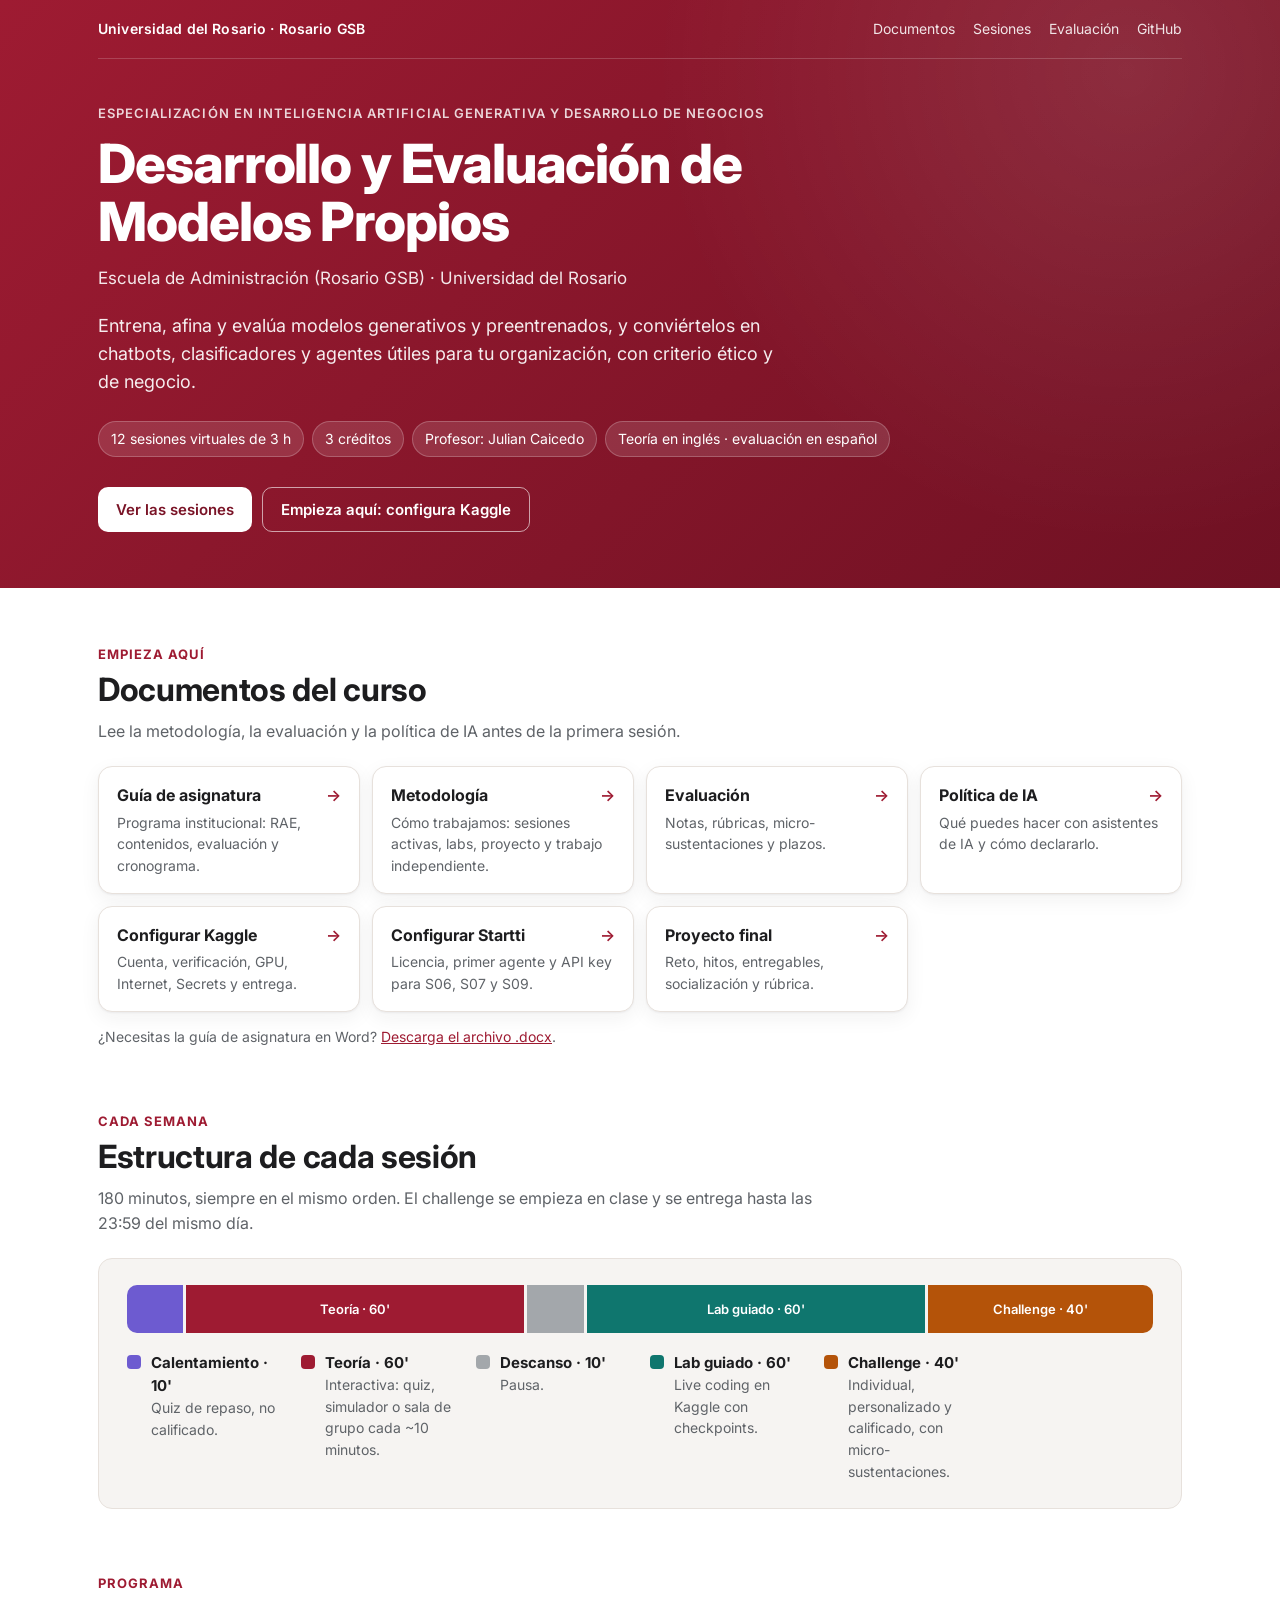
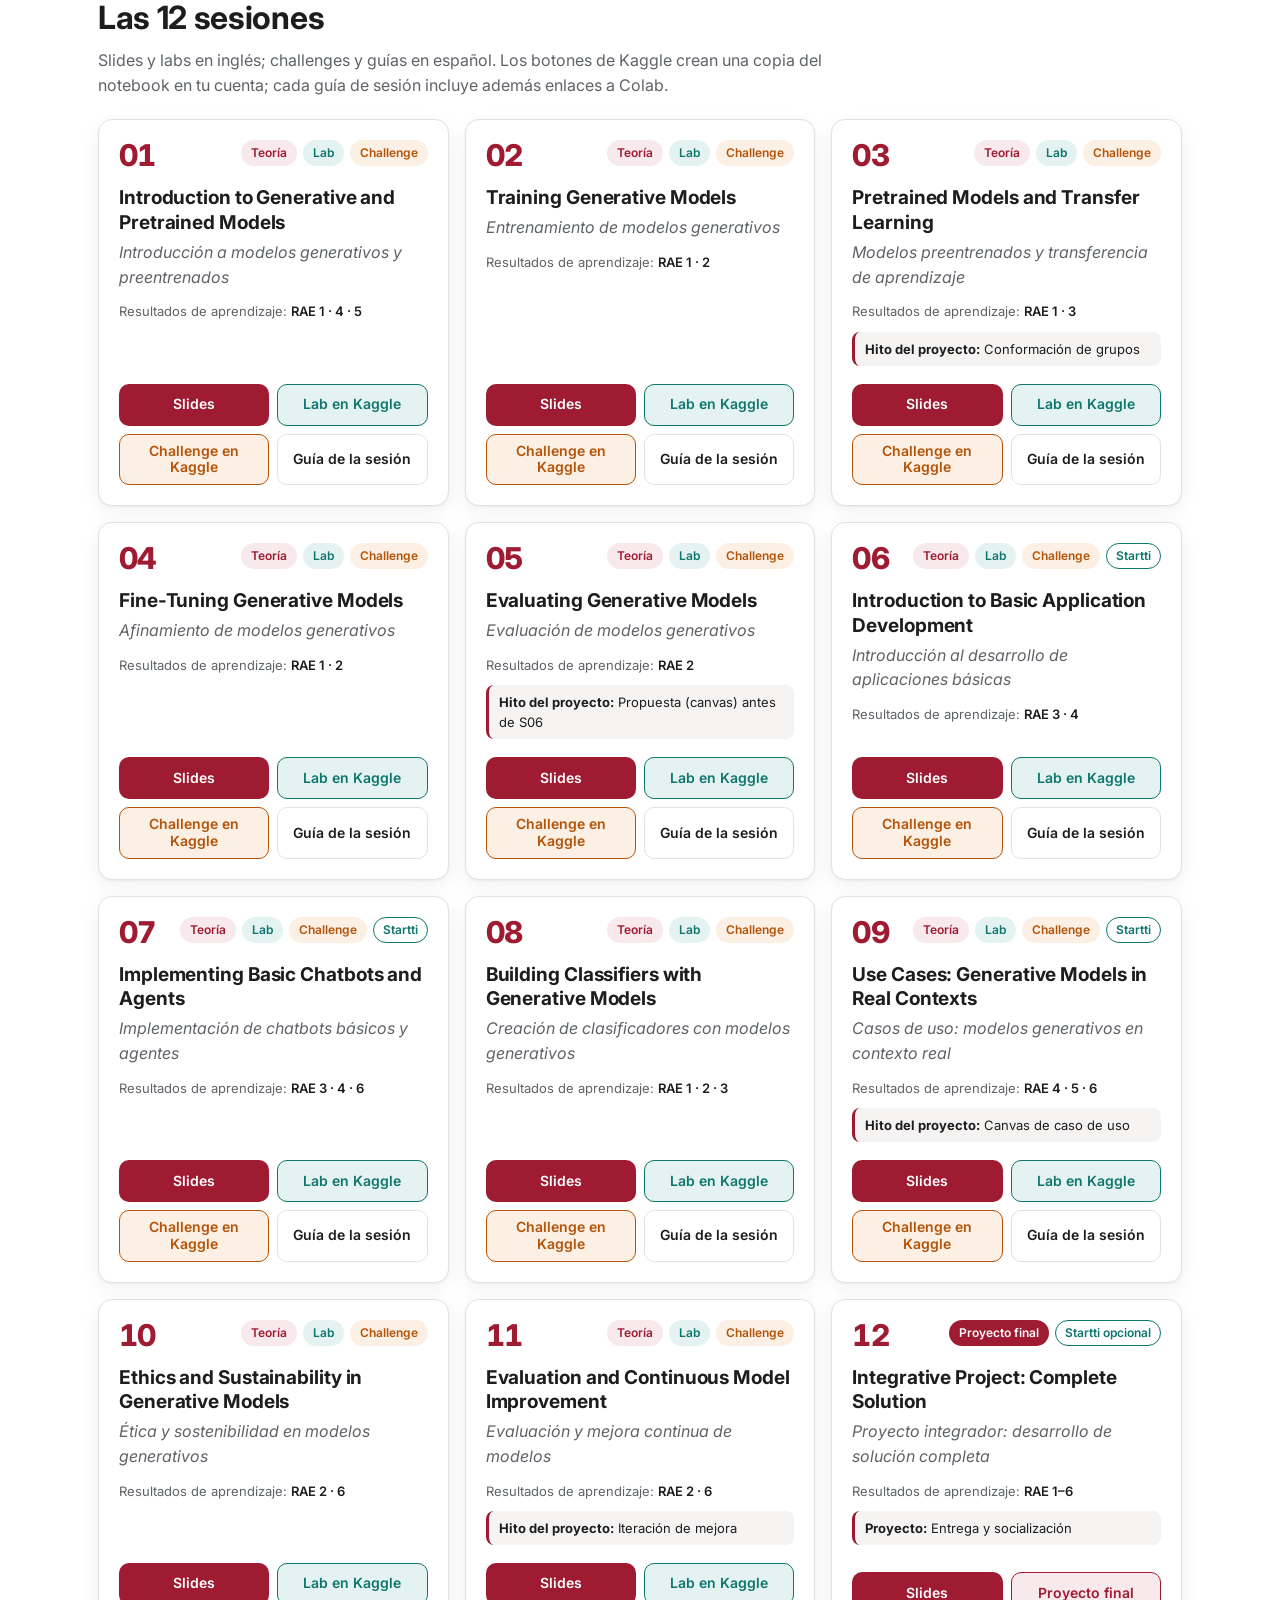
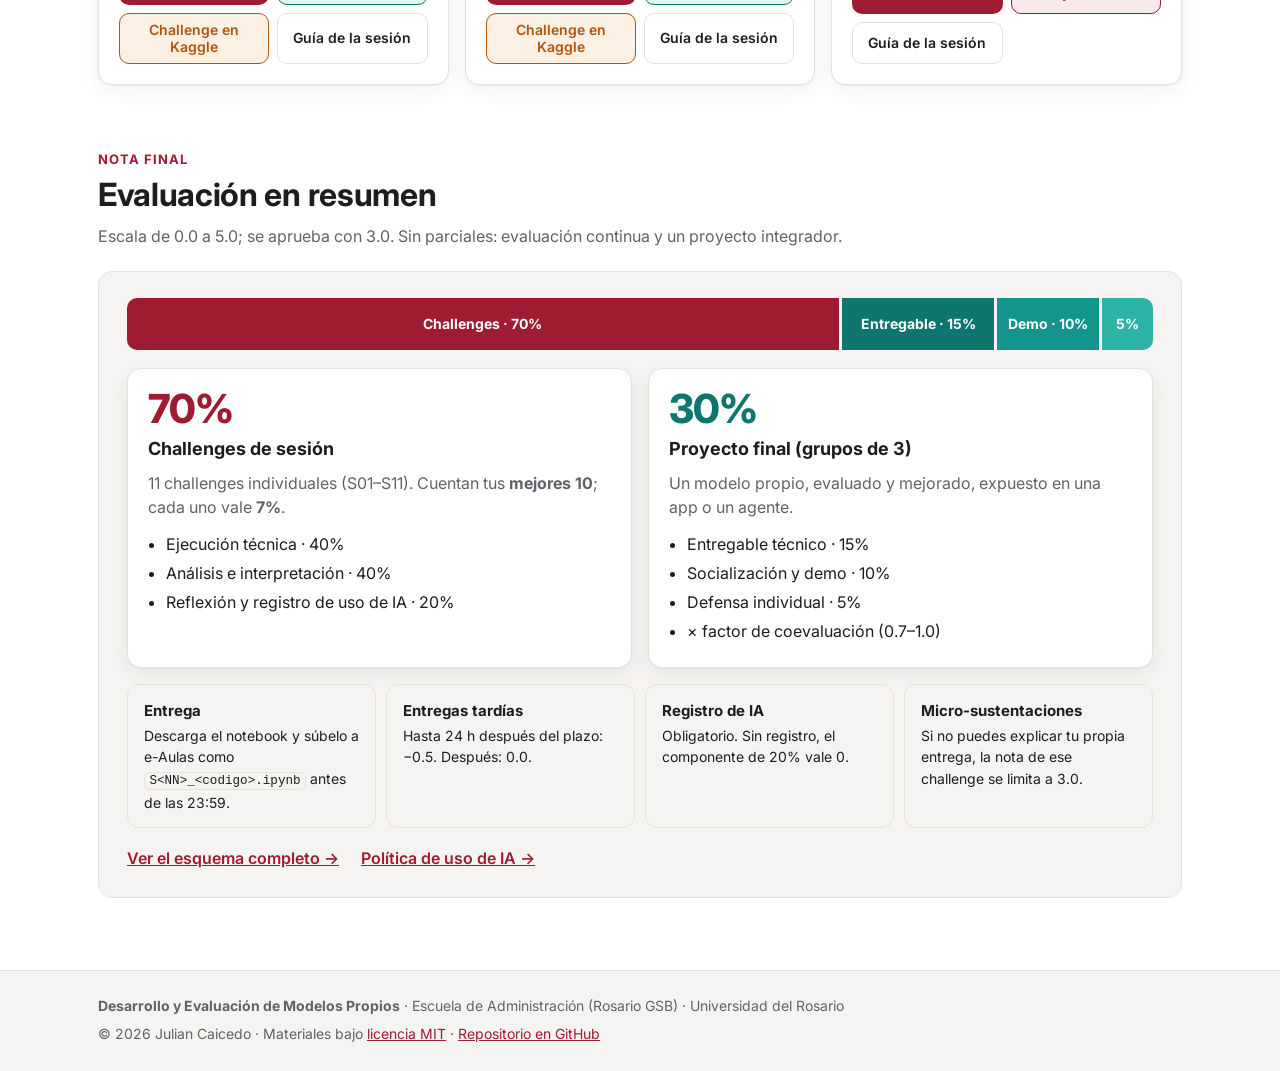
==== index.html @ 76e12946 "docs: add methodology, assessment, AI policy and setup guides Co-Authored-By: Claude Opus 5.5 <norep" ====
<!doctype html>
<html lang="es">
<head>
<meta charset="utf-8">
<meta name="viewport" content="width=device-width, initial-scale=1">
<title>Desarrollo y Evaluación de Modelos Propios · Universidad del Rosario</title>
<meta name="description" content="Portal del curso Desarrollo y Evaluación de Modelos Propios — Especialización en Inteligencia Artificial Generativa y Desarrollo de Negocios, Escuela de Administración (Rosario GSB), Universidad del Rosario.">
<meta name="color-scheme" content="light dark">
<meta name="theme-color" content="#9E1B32" media="(prefers-color-scheme: light)">
<meta name="theme-color" content="#131112" media="(prefers-color-scheme: dark)">
<link rel="icon" href="data:image/svg+xml,%3Csvg xmlns='http://www.w3.org/2000/svg' viewBox='0 0 64 64'%3E%3Crect width='64' height='64' rx='14' fill='%239E1B32'/%3E%3Ctext x='32' y='43' font-family='Arial,sans-serif' font-size='30' font-weight='700' text-anchor='middle' fill='%23fff'%3EDM%3C/text%3E%3C/svg%3E">
<link rel="preconnect" href="https://fonts.googleapis.com">
<link rel="preconnect" href="https://fonts.gstatic.com" crossorigin>
<link rel="stylesheet" href="https://fonts.googleapis.com/css2?family=Inter:wght@400;500;600;700;800&amp;display=swap">
<style>
  :root {
    --brand: #9E1B32;
    --accent: #0F766E;
    --accent-2: #B45309;
    --surface: #f6f4f2;
    --bg: #ffffff;
    --card: #ffffff;
    --ink: #1d1d1f;
    --muted: #5f6368;
    --line: #e7e1dc;
    --brand-ink: #9E1B32;
    --accent-ink: #0F766E;
    --accent-2-ink: #B45309;
    --brand-soft: #f8e9ec;
    --accent-soft: #e4f3f1;
    --accent-2-soft: #fcefe3;
    --warmup: #6D5BD0;
    --break: #a3a7ab;
    --hero-from: #9E1B32;
    --hero-to: #6f1123;
    --shadow: 0 1px 2px rgba(29, 29, 31, .05), 0 6px 20px rgba(29, 29, 31, .06);
    --radius: 14px;
    color-scheme: light;
  }
  @media (prefers-color-scheme: dark) {
    :root {
      --surface: #1a1718;
      --bg: #131112;
      --card: #1e1a1c;
      --ink: #f3efec;
      --muted: #b5ada8;
      --line: #352e31;
      --brand-ink: #f28b9c;
      --accent-ink: #5fd0c2;
      --accent-2-ink: #f3aa68;
      --brand-soft: #3b1a22;
      --accent-soft: #12302d;
      --accent-2-soft: #3a2717;
      --warmup: #9c8ff2;
      --break: #6d7276;
      --hero-from: #641225;
      --hero-to: #3a0a15;
      --shadow: 0 1px 2px rgba(0, 0, 0, .4);
      color-scheme: dark;
    }
  }

  *, *::before, *::after { box-sizing: border-box; }
  html { -webkit-text-size-adjust: 100%; scroll-behavior: smooth; }
  body {
    margin: 0;
    background: var(--bg);
    color: var(--ink);
    font-family: "Inter", system-ui, -apple-system, "Segoe UI", Roboto, sans-serif;
    font-size: 16px;
    line-height: 1.55;
    overflow-wrap: break-word;
  }
  a { color: var(--brand-ink); }
  a:focus-visible, .btn:focus-visible {
    outline: 3px solid var(--accent-ink);
    outline-offset: 2px;
    border-radius: 8px;
  }
  code {
    font-family: ui-monospace, SFMono-Regular, Menlo, Consolas, monospace;
    font-size: .9em;
    background: var(--surface);
    border: 1px solid var(--line);
    padding: .05em .35em;
    border-radius: 6px;
    overflow-wrap: anywhere;
  }
  .sr-only {
    position: absolute; width: 1px; height: 1px; padding: 0; margin: -1px;
    overflow: hidden; clip: rect(0, 0, 0, 0); white-space: nowrap; border: 0;
  }
  .wrap { width: 100%; max-width: 1140px; margin: 0 auto; padding: 0 16px; }
  @media (min-width: 720px) { .wrap { padding: 0 28px; } }

  /* ---------- Hero ---------- */
  .hero {
    color: #fff;
    background:
      radial-gradient(circle at 88% 12%, rgba(255, 255, 255, .10) 0, rgba(255, 255, 255, 0) 38%),
      linear-gradient(135deg, var(--hero-from), var(--hero-to));
    padding-bottom: 56px;
  }
  .topbar {
    display: flex; flex-wrap: wrap; align-items: center; justify-content: space-between;
    gap: 8px 20px; padding: 18px 0;
    border-bottom: 1px solid rgba(255, 255, 255, .18);
    font-size: 14px;
  }
  .topbar .inst { font-weight: 600; letter-spacing: .01em; }
  .topbar nav { display: flex; flex-wrap: wrap; gap: 4px 18px; }
  .topbar nav a { color: #fff; text-decoration: none; opacity: .88; }
  .topbar nav a:hover { opacity: 1; text-decoration: underline; }
  .hero-body { padding-top: 44px; max-width: 820px; }
  .eyebrow {
    margin: 0 0 12px; font-size: 13px; font-weight: 600; letter-spacing: .08em;
    text-transform: uppercase; color: rgba(255, 255, 255, .82);
  }
  .hero h1 {
    margin: 0; font-size: clamp(32px, 6vw, 54px); line-height: 1.08;
    letter-spacing: -.02em; font-weight: 800;
  }
  .hero .school { margin: 14px 0 0; font-size: 17px; color: rgba(255, 255, 255, .9); }
  .hero .lede { margin: 20px 0 0; font-size: 18px; max-width: 680px; color: rgba(255, 255, 255, .92); }
  .facts { list-style: none; padding: 0; margin: 26px 0 0; display: flex; flex-wrap: wrap; gap: 8px; }
  .facts li {
    font-size: 14px; padding: 6px 12px; border-radius: 999px;
    background: rgba(255, 255, 255, .12); border: 1px solid rgba(255, 255, 255, .22);
  }
  .hero-cta { display: flex; flex-wrap: wrap; gap: 10px; margin-top: 30px; }
  .hero-cta a {
    display: inline-flex; align-items: center; justify-content: center; min-height: 44px;
    padding: 10px 18px; border-radius: 10px; font-weight: 600; text-decoration: none; font-size: 15px;
  }
  .hero-cta .solid { background: #fff; color: #7a1427; }
  .hero-cta .outline { color: #fff; border: 1.5px solid rgba(255, 255, 255, .6); }
  .hero-cta a:hover { filter: brightness(.96); }
  .hero-cta a:focus-visible { outline-color: #fff; }

  /* ---------- Sections ---------- */
  section { padding: 56px 0 8px; scroll-margin-top: 12px; }
  .section-head { margin-bottom: 22px; max-width: 760px; }
  .kicker {
    margin: 0 0 6px; font-size: 13px; font-weight: 700; letter-spacing: .08em;
    text-transform: uppercase; color: var(--brand-ink);
  }
  h2 { margin: 0; font-size: clamp(24px, 3.4vw, 32px); line-height: 1.2; letter-spacing: -.01em; }
  .section-head p:not(.kicker) { margin: 10px 0 0; color: var(--muted); }

  /* ---------- Quick links ---------- */
  .quick { display: grid; gap: 12px; grid-template-columns: repeat(auto-fill, minmax(min(100%, 230px), 1fr)); }
  .quick a {
    display: flex; flex-direction: column; gap: 4px; padding: 16px 18px;
    background: var(--card); border: 1px solid var(--line); border-radius: var(--radius);
    box-shadow: var(--shadow); color: var(--ink); text-decoration: none;
    transition: transform .15s ease, border-color .15s ease;
  }
  .quick a:hover { transform: translateY(-2px); border-color: var(--brand-ink); }
  .quick strong { font-size: 16px; display: flex; justify-content: space-between; gap: 8px; }
  .quick strong::after { content: "→"; color: var(--brand-ink); font-weight: 600; }
  .quick span { font-size: 14px; color: var(--muted); }
  .note { margin: 14px 0 0; font-size: 14px; color: var(--muted); }

  /* ---------- Session structure ---------- */
  .panel {
    background: var(--surface); border: 1px solid var(--line); border-radius: var(--radius);
    padding: 20px;
  }
  @media (min-width: 720px) { .panel { padding: 26px 28px; } }
  .timeline {
    display: flex; height: 48px; border-radius: 10px; overflow: hidden; gap: 3px;
  }
  .timeline > div {
    display: flex; align-items: center; justify-content: center; min-width: 0;
    color: #fff; font-size: 13px; font-weight: 600; white-space: nowrap; overflow: hidden;
  }
  .t-warmup { background: var(--warmup); }
  .t-theory { background: var(--brand); }
  .t-break { background: var(--break); }
  .t-lab { background: var(--accent); }
  .t-challenge { background: var(--accent-2); }
  .timeline .lbl { display: none; }
  @media (min-width: 600px) { .timeline .lbl { display: inline; } }
  .legend {
    list-style: none; margin: 18px 0 0; padding: 0; display: grid; gap: 12px 20px;
    grid-template-columns: repeat(auto-fill, minmax(min(100%, 150px), 1fr));
  }
  .legend li { display: grid; grid-template-columns: 14px 1fr; gap: 10px; align-items: start; font-size: 14px; }
  .legend .sw { width: 14px; height: 14px; border-radius: 4px; margin-top: 4px; }
  .legend b { display: block; font-size: 15px; }
  .legend span { color: var(--muted); }

  /* ---------- Session cards ---------- */
  .sessions { display: grid; gap: 16px; grid-template-columns: repeat(auto-fill, minmax(min(100%, 330px), 1fr)); }
  .session {
    display: flex; flex-direction: column; background: var(--card); border: 1px solid var(--line);
    border-radius: var(--radius); box-shadow: var(--shadow); padding: 20px; min-width: 0;
  }
  .session-top { display: flex; align-items: flex-start; justify-content: space-between; gap: 12px; }
  .session-num {
    font-size: 30px; line-height: 1; font-weight: 800; color: var(--brand-ink);
    font-variant-numeric: tabular-nums; letter-spacing: -.02em;
  }
  .chips { display: flex; flex-wrap: wrap; justify-content: flex-end; gap: 6px; }
  .chip {
    font-size: 12px; font-weight: 600; line-height: 1; padding: 6px 9px; border-radius: 999px;
    border: 1px solid transparent; white-space: nowrap;
  }
  .chip-theory { background: var(--brand-soft); color: var(--brand-ink); }
  .chip-lab { background: var(--accent-soft); color: var(--accent-ink); }
  .chip-challenge { background: var(--accent-2-soft); color: var(--accent-2-ink); }
  .chip-startti { background: transparent; border-color: var(--accent-ink); color: var(--accent-ink); }
  .chip-project { background: var(--brand); color: #fff; }
  .session h3 { margin: 16px 0 0; font-size: 19px; line-height: 1.3; letter-spacing: -.005em; }
  .session-es { margin: 4px 0 0; color: var(--muted); font-style: italic; }
  .session-meta { margin: 12px 0 0; font-size: 13px; color: var(--muted); }
  .session-meta b { color: var(--ink); font-weight: 600; }
  .milestone {
    margin: 10px 0 0; font-size: 13px; padding: 7px 10px; border-radius: 8px;
    background: var(--surface); border-left: 3px solid var(--brand-ink);
  }
  .actions { display: grid; grid-template-columns: 1fr 1fr; gap: 8px; margin-top: auto; padding-top: 18px; }
  .btn {
    display: flex; align-items: center; justify-content: center; text-align: center;
    min-height: 42px; padding: 8px 10px; border-radius: 10px; font-size: 14px; font-weight: 600;
    line-height: 1.2; text-decoration: none; border: 1.5px solid transparent;
    transition: filter .15s ease, background-color .15s ease;
  }
  .btn:hover { filter: brightness(.95); }
  .btn-slides { background: var(--brand); color: #fff; }
  .btn-lab { background: var(--accent-soft); color: var(--accent-ink); border-color: var(--accent-ink); }
  .btn-challenge { background: var(--accent-2-soft); color: var(--accent-2-ink); border-color: var(--accent-2-ink); }
  .btn-guide { background: transparent; color: var(--ink); border-color: var(--line); }
  .btn-guide:hover { border-color: var(--muted); }
  .btn-project { background: var(--brand-soft); color: var(--brand-ink); border-color: var(--brand-ink); }

  /* ---------- Evaluation ---------- */
  .grade-bar { display: flex; height: 52px; border-radius: 10px; overflow: hidden; gap: 3px; }
  .grade-bar > div {
    display: flex; align-items: center; justify-content: center; color: #fff;
    font-size: 14px; font-weight: 700; white-space: nowrap; overflow: hidden; min-width: 0;
  }
  .g-challenges { background: var(--brand); }
  .g-tech { background: var(--accent); }
  .g-demo { background: #14958b; }
  .g-defense { background: #2bb3a6; }
  .grade-bar .lbl-sm { display: none; }
  @media (min-width: 760px) { .grade-bar .lbl-sm { display: inline; } }
  .eval-grid { display: grid; gap: 16px; margin-top: 18px; grid-template-columns: repeat(auto-fit, minmax(min(100%, 320px), 1fr)); }
  .eval-card {
    background: var(--card); border: 1px solid var(--line); border-radius: var(--radius);
    padding: 20px; box-shadow: var(--shadow);
  }
  .eval-card .big { font-size: 40px; font-weight: 800; line-height: 1; letter-spacing: -.02em; }
  .eval-card h3 { margin: 6px 0 8px; font-size: 18px; }
  .eval-card p { margin: 0; color: var(--muted); }
  .eval-card ul { margin: 12px 0 0; padding-left: 18px; }
  .eval-card li { margin: 4px 0; }
  .big.c1 { color: var(--brand-ink); }
  .big.c2 { color: var(--accent-ink); }
  .rules { list-style: none; margin: 16px 0 0; padding: 0; display: grid; gap: 10px; grid-template-columns: 1fr; }
  @media (min-width: 560px) { .rules { grid-template-columns: repeat(2, minmax(0, 1fr)); } }
  @media (min-width: 1100px) { .rules { grid-template-columns: repeat(4, minmax(0, 1fr)); } }
  .rules li { background: var(--surface); border: 1px solid var(--line); border-radius: 12px; padding: 14px 16px; font-size: 14px; }
  .rules b { display: block; font-size: 15px; margin-bottom: 2px; }
  .more { display: flex; flex-wrap: wrap; gap: 8px 22px; margin: 18px 0 0; font-weight: 600; }

  /* ---------- Footer ---------- */
  footer { margin-top: 64px; border-top: 1px solid var(--line); background: var(--surface); }
  footer .wrap { padding-top: 24px; padding-bottom: 28px; font-size: 14px; color: var(--muted); display: grid; gap: 6px; }
  footer p { margin: 0; }
</style>
</head>
<body>

<header class="hero">
  <div class="wrap">
    <div class="topbar">
      <span class="inst">Universidad del Rosario · Rosario GSB</span>
      <nav aria-label="Secciones del portal">
        <a href="#documentos">Documentos</a>
        <a href="#sesiones">Sesiones</a>
        <a href="#evaluacion">Evaluación</a>
        <a href="https://github.com/juccaicedoac03/Desarrollo-Evaluacion-Modelos">GitHub</a>
      </nav>
    </div>
    <div class="hero-body">
      <p class="eyebrow">Especialización en Inteligencia Artificial Generativa y Desarrollo de Negocios</p>
      <h1>Desarrollo y Evaluación de Modelos Propios</h1>
      <p class="school">Escuela de Administración (Rosario GSB) · Universidad del Rosario</p>
      <p class="lede">Entrena, afina y evalúa modelos generativos y preentrenados, y conviértelos en chatbots, clasificadores y agentes útiles para tu organización, con criterio ético y de negocio.</p>
      <ul class="facts" aria-label="Datos del curso">
        <li>12 sesiones virtuales de 3 h</li>
        <li>3 créditos</li>
        <li>Profesor: Julian Caicedo</li>
        <li>Teoría en inglés · evaluación en español</li>
      </ul>
      <div class="hero-cta">
        <a class="solid" href="#sesiones">Ver las sesiones</a>
        <a class="outline" href="https://github.com/juccaicedoac03/Desarrollo-Evaluacion-Modelos/blob/main/docs/configuracion-kaggle.md">Empieza aquí: configura Kaggle</a>
      </div>
    </div>
  </div>
</header>

<main>
  <section id="documentos" aria-labelledby="documentos-title">
    <div class="wrap">
      <div class="section-head">
        <p class="kicker">Empieza aquí</p>
        <h2 id="documentos-title">Documentos del curso</h2>
        <p>Lee la metodología, la evaluación y la política de IA antes de la primera sesión.</p>
      </div>
      <div class="quick">
        <a href="https://github.com/juccaicedoac03/Desarrollo-Evaluacion-Modelos/blob/main/guia-de-asignatura/guia-de-asignatura.md"><strong>Guía de asignatura</strong><span>Programa institucional: RAE, contenidos, evaluación y cronograma.</span></a>
        <a href="https://github.com/juccaicedoac03/Desarrollo-Evaluacion-Modelos/blob/main/docs/metodologia.md"><strong>Metodología</strong><span>Cómo trabajamos: sesiones activas, labs, proyecto y trabajo independiente.</span></a>
        <a href="https://github.com/juccaicedoac03/Desarrollo-Evaluacion-Modelos/blob/main/docs/evaluacion.md"><strong>Evaluación</strong><span>Notas, rúbricas, micro-sustentaciones y plazos.</span></a>
        <a href="https://github.com/juccaicedoac03/Desarrollo-Evaluacion-Modelos/blob/main/docs/politica-uso-ia.md"><strong>Política de IA</strong><span>Qué puedes hacer con asistentes de IA y cómo declararlo.</span></a>
        <a href="https://github.com/juccaicedoac03/Desarrollo-Evaluacion-Modelos/blob/main/docs/configuracion-kaggle.md"><strong>Configurar Kaggle</strong><span>Cuenta, verificación, GPU, Internet, Secrets y entrega.</span></a>
        <a href="https://github.com/juccaicedoac03/Desarrollo-Evaluacion-Modelos/blob/main/docs/configuracion-startti.md"><strong>Configurar Startti</strong><span>Licencia, primer agente y API key para S06, S07 y S09.</span></a>
        <a href="https://github.com/juccaicedoac03/Desarrollo-Evaluacion-Modelos/blob/main/proyecto-final/README.md"><strong>Proyecto final</strong><span>Reto, hitos, entregables, socialización y rúbrica.</span></a>
      </div>
      <p class="note">¿Necesitas la guía de asignatura en Word? <a href="guia-de-asignatura/guia-de-asignatura.docx">Descarga el archivo .docx</a>.</p>
    </div>
  </section>

  <section id="estructura" aria-labelledby="estructura-title">
    <div class="wrap">
      <div class="section-head">
        <p class="kicker">Cada semana</p>
        <h2 id="estructura-title">Estructura de cada sesión</h2>
        <p>180 minutos, siempre en el mismo orden. El challenge se empieza en clase y se entrega hasta las 23:59 del mismo día.</p>
      </div>
      <div class="panel">
        <div class="timeline" role="img" aria-label="Distribución de la sesión: calentamiento 10 minutos, teoría 60, descanso 10, lab guiado 60 y challenge 40.">
          <div class="t-warmup" style="flex: 10"></div>
          <div class="t-theory" style="flex: 60"><span class="lbl">Teoría · 60'</span></div>
          <div class="t-break" style="flex: 10"></div>
          <div class="t-lab" style="flex: 60"><span class="lbl">Lab guiado · 60'</span></div>
          <div class="t-challenge" style="flex: 40"><span class="lbl">Challenge · 40'</span></div>
        </div>
        <ul class="legend">
          <li><i class="sw t-warmup"></i><div><b>Calentamiento · 10'</b><span>Quiz de repaso, no calificado.</span></div></li>
          <li><i class="sw t-theory"></i><div><b>Teoría · 60'</b><span>Interactiva: quiz, simulador o sala de grupo cada ~10 minutos.</span></div></li>
          <li><i class="sw t-break"></i><div><b>Descanso · 10'</b><span>Pausa.</span></div></li>
          <li><i class="sw t-lab"></i><div><b>Lab guiado · 60'</b><span>Live coding en Kaggle con checkpoints.</span></div></li>
          <li><i class="sw t-challenge"></i><div><b>Challenge · 40'</b><span>Individual, personalizado y calificado, con micro-sustentaciones.</span></div></li>
        </ul>
      </div>
    </div>
  </section>

  <section id="sesiones" aria-labelledby="sesiones-title">
    <div class="wrap">
      <div class="section-head">
        <p class="kicker">Programa</p>
        <h2 id="sesiones-title">Las 12 sesiones</h2>
        <p>Slides y labs en inglés; challenges y guías en español. Los botones de Kaggle crean una copia del notebook en tu cuenta; cada guía de sesión incluye además enlaces a Colab.</p>
      </div>
      <div class="sessions">
        <article class="session" id="s01">
          <div class="session-top">
            <span class="session-num" aria-hidden="true">01</span>
            <div class="chips"><span class="chip chip-theory">Teoría</span><span class="chip chip-lab">Lab</span><span class="chip chip-challenge">Challenge</span></div>
          </div>
          <h3><span class="sr-only">Sesión 01: </span><span lang="en">Introduction to Generative and Pretrained Models</span></h3>
          <p class="session-es">Introducción a modelos generativos y preentrenados</p>
          <p class="session-meta">Resultados de aprendizaje: <b>RAE 1 · 4 · 5</b></p>
          <div class="actions">
            <a class="btn btn-slides" href="sessions/01-intro-generative-models/slides.html">Slides</a>
            <a class="btn btn-lab" href="https://kaggle.com/kernels/welcome?src=https://github.com/juccaicedoac03/Desarrollo-Evaluacion-Modelos/blob/main/sessions/01-intro-generative-models/lab.ipynb" target="_blank" rel="noopener">Lab en Kaggle</a>
            <a class="btn btn-challenge" href="https://kaggle.com/kernels/welcome?src=https://github.com/juccaicedoac03/Desarrollo-Evaluacion-Modelos/blob/main/sessions/01-intro-generative-models/challenge.ipynb" target="_blank" rel="noopener">Challenge en Kaggle</a>
            <a class="btn btn-guide" href="https://github.com/juccaicedoac03/Desarrollo-Evaluacion-Modelos/blob/main/sessions/01-intro-generative-models/README.md">Guía de la sesión</a>
          </div>
        </article>
        <article class="session" id="s02">
          <div class="session-top">
            <span class="session-num" aria-hidden="true">02</span>
            <div class="chips"><span class="chip chip-theory">Teoría</span><span class="chip chip-lab">Lab</span><span class="chip chip-challenge">Challenge</span></div>
          </div>
          <h3><span class="sr-only">Sesión 02: </span><span lang="en">Training Generative Models</span></h3>
          <p class="session-es">Entrenamiento de modelos generativos</p>
          <p class="session-meta">Resultados de aprendizaje: <b>RAE 1 · 2</b></p>
          <div class="actions">
            <a class="btn btn-slides" href="sessions/02-training-generative-models/slides.html">Slides</a>
            <a class="btn btn-lab" href="https://kaggle.com/kernels/welcome?src=https://github.com/juccaicedoac03/Desarrollo-Evaluacion-Modelos/blob/main/sessions/02-training-generative-models/lab.ipynb" target="_blank" rel="noopener">Lab en Kaggle</a>
            <a class="btn btn-challenge" href="https://kaggle.com/kernels/welcome?src=https://github.com/juccaicedoac03/Desarrollo-Evaluacion-Modelos/blob/main/sessions/02-training-generative-models/challenge.ipynb" target="_blank" rel="noopener">Challenge en Kaggle</a>
            <a class="btn btn-guide" href="https://github.com/juccaicedoac03/Desarrollo-Evaluacion-Modelos/blob/main/sessions/02-training-generative-models/README.md">Guía de la sesión</a>
          </div>
        </article>
        <article class="session" id="s03">
          <div class="session-top">
            <span class="session-num" aria-hidden="true">03</span>
            <div class="chips"><span class="chip chip-theory">Teoría</span><span class="chip chip-lab">Lab</span><span class="chip chip-challenge">Challenge</span></div>
          </div>
          <h3><span class="sr-only">Sesión 03: </span><span lang="en">Pretrained Models and Transfer Learning</span></h3>
          <p class="session-es">Modelos preentrenados y transferencia de aprendizaje</p>
          <p class="session-meta">Resultados de aprendizaje: <b>RAE 1 · 3</b></p>
          <p class="milestone"><strong>Hito del proyecto:</strong> Conformación de grupos</p>
          <div class="actions">
            <a class="btn btn-slides" href="sessions/03-transfer-learning/slides.html">Slides</a>
            <a class="btn btn-lab" href="https://kaggle.com/kernels/welcome?src=https://github.com/juccaicedoac03/Desarrollo-Evaluacion-Modelos/blob/main/sessions/03-transfer-learning/lab.ipynb" target="_blank" rel="noopener">Lab en Kaggle</a>
            <a class="btn btn-challenge" href="https://kaggle.com/kernels/welcome?src=https://github.com/juccaicedoac03/Desarrollo-Evaluacion-Modelos/blob/main/sessions/03-transfer-learning/challenge.ipynb" target="_blank" rel="noopener">Challenge en Kaggle</a>
            <a class="btn btn-guide" href="https://github.com/juccaicedoac03/Desarrollo-Evaluacion-Modelos/blob/main/sessions/03-transfer-learning/README.md">Guía de la sesión</a>
          </div>
        </article>
        <article class="session" id="s04">
          <div class="session-top">
            <span class="session-num" aria-hidden="true">04</span>
            <div class="chips"><span class="chip chip-theory">Teoría</span><span class="chip chip-lab">Lab</span><span class="chip chip-challenge">Challenge</span></div>
          </div>
          <h3><span class="sr-only">Sesión 04: </span><span lang="en">Fine-Tuning Generative Models</span></h3>
          <p class="session-es">Afinamiento de modelos generativos</p>
          <p class="session-meta">Resultados de aprendizaje: <b>RAE 1 · 2</b></p>
          <div class="actions">
            <a class="btn btn-slides" href="sessions/04-fine-tuning/slides.html">Slides</a>
            <a class="btn btn-lab" href="https://kaggle.com/kernels/welcome?src=https://github.com/juccaicedoac03/Desarrollo-Evaluacion-Modelos/blob/main/sessions/04-fine-tuning/lab.ipynb" target="_blank" rel="noopener">Lab en Kaggle</a>
            <a class="btn btn-challenge" href="https://kaggle.com/kernels/welcome?src=https://github.com/juccaicedoac03/Desarrollo-Evaluacion-Modelos/blob/main/sessions/04-fine-tuning/challenge.ipynb" target="_blank" rel="noopener">Challenge en Kaggle</a>
            <a class="btn btn-guide" href="https://github.com/juccaicedoac03/Desarrollo-Evaluacion-Modelos/blob/main/sessions/04-fine-tuning/README.md">Guía de la sesión</a>
          </div>
        </article>
        <article class="session" id="s05">
          <div class="session-top">
            <span class="session-num" aria-hidden="true">05</span>
            <div class="chips"><span class="chip chip-theory">Teoría</span><span class="chip chip-lab">Lab</span><span class="chip chip-challenge">Challenge</span></div>
          </div>
          <h3><span class="sr-only">Sesión 05: </span><span lang="en">Evaluating Generative Models</span></h3>
          <p class="session-es">Evaluación de modelos generativos</p>
          <p class="session-meta">Resultados de aprendizaje: <b>RAE 2</b></p>
          <p class="milestone"><strong>Hito del proyecto:</strong> Propuesta (canvas) antes de S06</p>
          <div class="actions">
            <a class="btn btn-slides" href="sessions/05-evaluating-generative-models/slides.html">Slides</a>
            <a class="btn btn-lab" href="https://kaggle.com/kernels/welcome?src=https://github.com/juccaicedoac03/Desarrollo-Evaluacion-Modelos/blob/main/sessions/05-evaluating-generative-models/lab.ipynb" target="_blank" rel="noopener">Lab en Kaggle</a>
            <a class="btn btn-challenge" href="https://kaggle.com/kernels/welcome?src=https://github.com/juccaicedoac03/Desarrollo-Evaluacion-Modelos/blob/main/sessions/05-evaluating-generative-models/challenge.ipynb" target="_blank" rel="noopener">Challenge en Kaggle</a>
            <a class="btn btn-guide" href="https://github.com/juccaicedoac03/Desarrollo-Evaluacion-Modelos/blob/main/sessions/05-evaluating-generative-models/README.md">Guía de la sesión</a>
          </div>
        </article>
        <article class="session" id="s06">
          <div class="session-top">
            <span class="session-num" aria-hidden="true">06</span>
            <div class="chips"><span class="chip chip-theory">Teoría</span><span class="chip chip-lab">Lab</span><span class="chip chip-challenge">Challenge</span><span class="chip chip-startti">Startti</span></div>
          </div>
          <h3><span class="sr-only">Sesión 06: </span><span lang="en">Introduction to Basic Application Development</span></h3>
          <p class="session-es">Introducción al desarrollo de aplicaciones básicas</p>
          <p class="session-meta">Resultados de aprendizaje: <b>RAE 3 · 4</b></p>
          <div class="actions">
            <a class="btn btn-slides" href="sessions/06-basic-ai-applications/slides.html">Slides</a>
            <a class="btn btn-lab" href="https://kaggle.com/kernels/welcome?src=https://github.com/juccaicedoac03/Desarrollo-Evaluacion-Modelos/blob/main/sessions/06-basic-ai-applications/lab.ipynb" target="_blank" rel="noopener">Lab en Kaggle</a>
            <a class="btn btn-challenge" href="https://kaggle.com/kernels/welcome?src=https://github.com/juccaicedoac03/Desarrollo-Evaluacion-Modelos/blob/main/sessions/06-basic-ai-applications/challenge.ipynb" target="_blank" rel="noopener">Challenge en Kaggle</a>
            <a class="btn btn-guide" href="https://github.com/juccaicedoac03/Desarrollo-Evaluacion-Modelos/blob/main/sessions/06-basic-ai-applications/README.md">Guía de la sesión</a>
          </div>
        </article>
        <article class="session" id="s07">
          <div class="session-top">
            <span class="session-num" aria-hidden="true">07</span>
            <div class="chips"><span class="chip chip-theory">Teoría</span><span class="chip chip-lab">Lab</span><span class="chip chip-challenge">Challenge</span><span class="chip chip-startti">Startti</span></div>
          </div>
          <h3><span class="sr-only">Sesión 07: </span><span lang="en">Implementing Basic Chatbots and Agents</span></h3>
          <p class="session-es">Implementación de chatbots básicos y agentes</p>
          <p class="session-meta">Resultados de aprendizaje: <b>RAE 3 · 4 · 6</b></p>
          <div class="actions">
            <a class="btn btn-slides" href="sessions/07-chatbots-and-agents/slides.html">Slides</a>
            <a class="btn btn-lab" href="https://kaggle.com/kernels/welcome?src=https://github.com/juccaicedoac03/Desarrollo-Evaluacion-Modelos/blob/main/sessions/07-chatbots-and-agents/lab.ipynb" target="_blank" rel="noopener">Lab en Kaggle</a>
            <a class="btn btn-challenge" href="https://kaggle.com/kernels/welcome?src=https://github.com/juccaicedoac03/Desarrollo-Evaluacion-Modelos/blob/main/sessions/07-chatbots-and-agents/challenge.ipynb" target="_blank" rel="noopener">Challenge en Kaggle</a>
            <a class="btn btn-guide" href="https://github.com/juccaicedoac03/Desarrollo-Evaluacion-Modelos/blob/main/sessions/07-chatbots-and-agents/README.md">Guía de la sesión</a>
          </div>
        </article>
        <article class="session" id="s08">
          <div class="session-top">
            <span class="session-num" aria-hidden="true">08</span>
            <div class="chips"><span class="chip chip-theory">Teoría</span><span class="chip chip-lab">Lab</span><span class="chip chip-challenge">Challenge</span></div>
          </div>
          <h3><span class="sr-only">Sesión 08: </span><span lang="en">Building Classifiers with Generative Models</span></h3>
          <p class="session-es">Creación de clasificadores con modelos generativos</p>
          <p class="session-meta">Resultados de aprendizaje: <b>RAE 1 · 2 · 3</b></p>
          <div class="actions">
            <a class="btn btn-slides" href="sessions/08-generative-classifiers/slides.html">Slides</a>
            <a class="btn btn-lab" href="https://kaggle.com/kernels/welcome?src=https://github.com/juccaicedoac03/Desarrollo-Evaluacion-Modelos/blob/main/sessions/08-generative-classifiers/lab.ipynb" target="_blank" rel="noopener">Lab en Kaggle</a>
            <a class="btn btn-challenge" href="https://kaggle.com/kernels/welcome?src=https://github.com/juccaicedoac03/Desarrollo-Evaluacion-Modelos/blob/main/sessions/08-generative-classifiers/challenge.ipynb" target="_blank" rel="noopener">Challenge en Kaggle</a>
            <a class="btn btn-guide" href="https://github.com/juccaicedoac03/Desarrollo-Evaluacion-Modelos/blob/main/sessions/08-generative-classifiers/README.md">Guía de la sesión</a>
          </div>
        </article>
        <article class="session" id="s09">
          <div class="session-top">
            <span class="session-num" aria-hidden="true">09</span>
            <div class="chips"><span class="chip chip-theory">Teoría</span><span class="chip chip-lab">Lab</span><span class="chip chip-challenge">Challenge</span><span class="chip chip-startti">Startti</span></div>
          </div>
          <h3><span class="sr-only">Sesión 09: </span><span lang="en">Use Cases: Generative Models in Real Contexts</span></h3>
          <p class="session-es">Casos de uso: modelos generativos en contexto real</p>
          <p class="session-meta">Resultados de aprendizaje: <b>RAE 4 · 5 · 6</b></p>
          <p class="milestone"><strong>Hito del proyecto:</strong> Canvas de caso de uso</p>
          <div class="actions">
            <a class="btn btn-slides" href="sessions/09-real-world-use-cases/slides.html">Slides</a>
            <a class="btn btn-lab" href="https://kaggle.com/kernels/welcome?src=https://github.com/juccaicedoac03/Desarrollo-Evaluacion-Modelos/blob/main/sessions/09-real-world-use-cases/lab.ipynb" target="_blank" rel="noopener">Lab en Kaggle</a>
            <a class="btn btn-challenge" href="https://kaggle.com/kernels/welcome?src=https://github.com/juccaicedoac03/Desarrollo-Evaluacion-Modelos/blob/main/sessions/09-real-world-use-cases/challenge.ipynb" target="_blank" rel="noopener">Challenge en Kaggle</a>
            <a class="btn btn-guide" href="https://github.com/juccaicedoac03/Desarrollo-Evaluacion-Modelos/blob/main/sessions/09-real-world-use-cases/README.md">Guía de la sesión</a>
          </div>
        </article>
        <article class="session" id="s10">
          <div class="session-top">
            <span class="session-num" aria-hidden="true">10</span>
            <div class="chips"><span class="chip chip-theory">Teoría</span><span class="chip chip-lab">Lab</span><span class="chip chip-challenge">Challenge</span></div>
          </div>
          <h3><span class="sr-only">Sesión 10: </span><span lang="en">Ethics and Sustainability in Generative Models</span></h3>
          <p class="session-es">Ética y sostenibilidad en modelos generativos</p>
          <p class="session-meta">Resultados de aprendizaje: <b>RAE 2 · 6</b></p>
          <div class="actions">
            <a class="btn btn-slides" href="sessions/10-ethics-and-sustainability/slides.html">Slides</a>
            <a class="btn btn-lab" href="https://kaggle.com/kernels/welcome?src=https://github.com/juccaicedoac03/Desarrollo-Evaluacion-Modelos/blob/main/sessions/10-ethics-and-sustainability/lab.ipynb" target="_blank" rel="noopener">Lab en Kaggle</a>
            <a class="btn btn-challenge" href="https://kaggle.com/kernels/welcome?src=https://github.com/juccaicedoac03/Desarrollo-Evaluacion-Modelos/blob/main/sessions/10-ethics-and-sustainability/challenge.ipynb" target="_blank" rel="noopener">Challenge en Kaggle</a>
            <a class="btn btn-guide" href="https://github.com/juccaicedoac03/Desarrollo-Evaluacion-Modelos/blob/main/sessions/10-ethics-and-sustainability/README.md">Guía de la sesión</a>
          </div>
        </article>
        <article class="session" id="s11">
          <div class="session-top">
            <span class="session-num" aria-hidden="true">11</span>
            <div class="chips"><span class="chip chip-theory">Teoría</span><span class="chip chip-lab">Lab</span><span class="chip chip-challenge">Challenge</span></div>
          </div>
          <h3><span class="sr-only">Sesión 11: </span><span lang="en">Evaluation and Continuous Model Improvement</span></h3>
          <p class="session-es">Evaluación y mejora continua de modelos</p>
          <p class="session-meta">Resultados de aprendizaje: <b>RAE 2 · 6</b></p>
          <p class="milestone"><strong>Hito del proyecto:</strong> Iteración de mejora</p>
          <div class="actions">
            <a class="btn btn-slides" href="sessions/11-continuous-improvement/slides.html">Slides</a>
            <a class="btn btn-lab" href="https://kaggle.com/kernels/welcome?src=https://github.com/juccaicedoac03/Desarrollo-Evaluacion-Modelos/blob/main/sessions/11-continuous-improvement/lab.ipynb" target="_blank" rel="noopener">Lab en Kaggle</a>
            <a class="btn btn-challenge" href="https://kaggle.com/kernels/welcome?src=https://github.com/juccaicedoac03/Desarrollo-Evaluacion-Modelos/blob/main/sessions/11-continuous-improvement/challenge.ipynb" target="_blank" rel="noopener">Challenge en Kaggle</a>
            <a class="btn btn-guide" href="https://github.com/juccaicedoac03/Desarrollo-Evaluacion-Modelos/blob/main/sessions/11-continuous-improvement/README.md">Guía de la sesión</a>
          </div>
        </article>
        <article class="session" id="s12">
          <div class="session-top">
            <span class="session-num" aria-hidden="true">12</span>
            <div class="chips"><span class="chip chip-project">Proyecto final</span><span class="chip chip-startti">Startti opcional</span></div>
          </div>
          <h3><span class="sr-only">Sesión 12: </span><span lang="en">Integrative Project: Complete Solution</span></h3>
          <p class="session-es">Proyecto integrador: desarrollo de solución completa</p>
          <p class="session-meta">Resultados de aprendizaje: <b>RAE 1–6</b></p>
          <p class="milestone"><strong>Proyecto:</strong> Entrega y socialización</p>
          <div class="actions">
            <a class="btn btn-slides" href="sessions/12-integrative-project/slides.html">Slides</a>
            <a class="btn btn-project" href="https://github.com/juccaicedoac03/Desarrollo-Evaluacion-Modelos/blob/main/proyecto-final/README.md">Proyecto final</a>
            <a class="btn btn-guide" href="https://github.com/juccaicedoac03/Desarrollo-Evaluacion-Modelos/blob/main/sessions/12-integrative-project/README.md">Guía de la sesión</a>
          </div>
        </article>
      </div>
    </div>
  </section>

  <section id="evaluacion" aria-labelledby="evaluacion-title">
    <div class="wrap">
      <div class="section-head">
        <p class="kicker">Nota final</p>
        <h2 id="evaluacion-title">Evaluación en resumen</h2>
        <p>Escala de 0.0 a 5.0; se aprueba con 3.0. Sin parciales: evaluación continua y un proyecto integrador.</p>
      </div>
      <div class="panel">
        <div class="grade-bar" role="img" aria-label="Composición de la nota: challenges 70 por ciento; proyecto final 30 por ciento, dividido en entregable técnico 15, socialización y demo 10, y defensa individual 5.">
          <div class="g-challenges" style="flex: 70">Challenges · 70%</div>
          <div class="g-tech" style="flex: 15"><span class="lbl-sm">Entregable · 15%</span></div>
          <div class="g-demo" style="flex: 10"><span class="lbl-sm">Demo · 10%</span></div>
          <div class="g-defense" style="flex: 5"><span class="lbl-sm">5%</span></div>
        </div>
        <div class="eval-grid">
          <div class="eval-card">
            <div class="big c1">70%</div>
            <h3>Challenges de sesión</h3>
            <p>11 challenges individuales (S01–S11). Cuentan tus <strong>mejores 10</strong>; cada uno vale <strong>7%</strong>.</p>
            <ul>
              <li>Ejecución técnica · 40%</li>
              <li>Análisis e interpretación · 40%</li>
              <li>Reflexión y registro de uso de IA · 20%</li>
            </ul>
          </div>
          <div class="eval-card">
            <div class="big c2">30%</div>
            <h3>Proyecto final (grupos de 3)</h3>
            <p>Un modelo propio, evaluado y mejorado, expuesto en una app o un agente.</p>
            <ul>
              <li>Entregable técnico · 15%</li>
              <li>Socialización y demo · 10%</li>
              <li>Defensa individual · 5%</li>
              <li>× factor de coevaluación (0.7–1.0)</li>
            </ul>
          </div>
        </div>
        <ul class="rules">
          <li><b>Entrega</b>Descarga el notebook y súbelo a e-Aulas como <code>S&lt;NN&gt;_&lt;codigo&gt;.ipynb</code> antes de las 23:59.</li>
          <li><b>Entregas tardías</b>Hasta 24 h después del plazo: −0.5. Después: 0.0.</li>
          <li><b>Registro de IA</b>Obligatorio. Sin registro, el componente de 20% vale 0.</li>
          <li><b>Micro-sustentaciones</b>Si no puedes explicar tu propia entrega, la nota de ese challenge se limita a 3.0.</li>
        </ul>
        <p class="more">
          <a href="https://github.com/juccaicedoac03/Desarrollo-Evaluacion-Modelos/blob/main/docs/evaluacion.md">Ver el esquema completo →</a>
          <a href="https://github.com/juccaicedoac03/Desarrollo-Evaluacion-Modelos/blob/main/docs/politica-uso-ia.md">Política de uso de IA →</a>
        </p>
      </div>
    </div>
  </section>
</main>

<footer>
  <div class="wrap">
    <p><strong>Desarrollo y Evaluación de Modelos Propios</strong> · Escuela de Administración (Rosario GSB) · Universidad del Rosario</p>
    <p>© 2026 Julian Caicedo · Materiales bajo <a href="https://github.com/juccaicedoac03/Desarrollo-Evaluacion-Modelos/blob/main/LICENSE">licencia MIT</a> · <a href="https://github.com/juccaicedoac03/Desarrollo-Evaluacion-Modelos">Repositorio en GitHub</a></p>
  </div>
</footer>

</body>
</html>
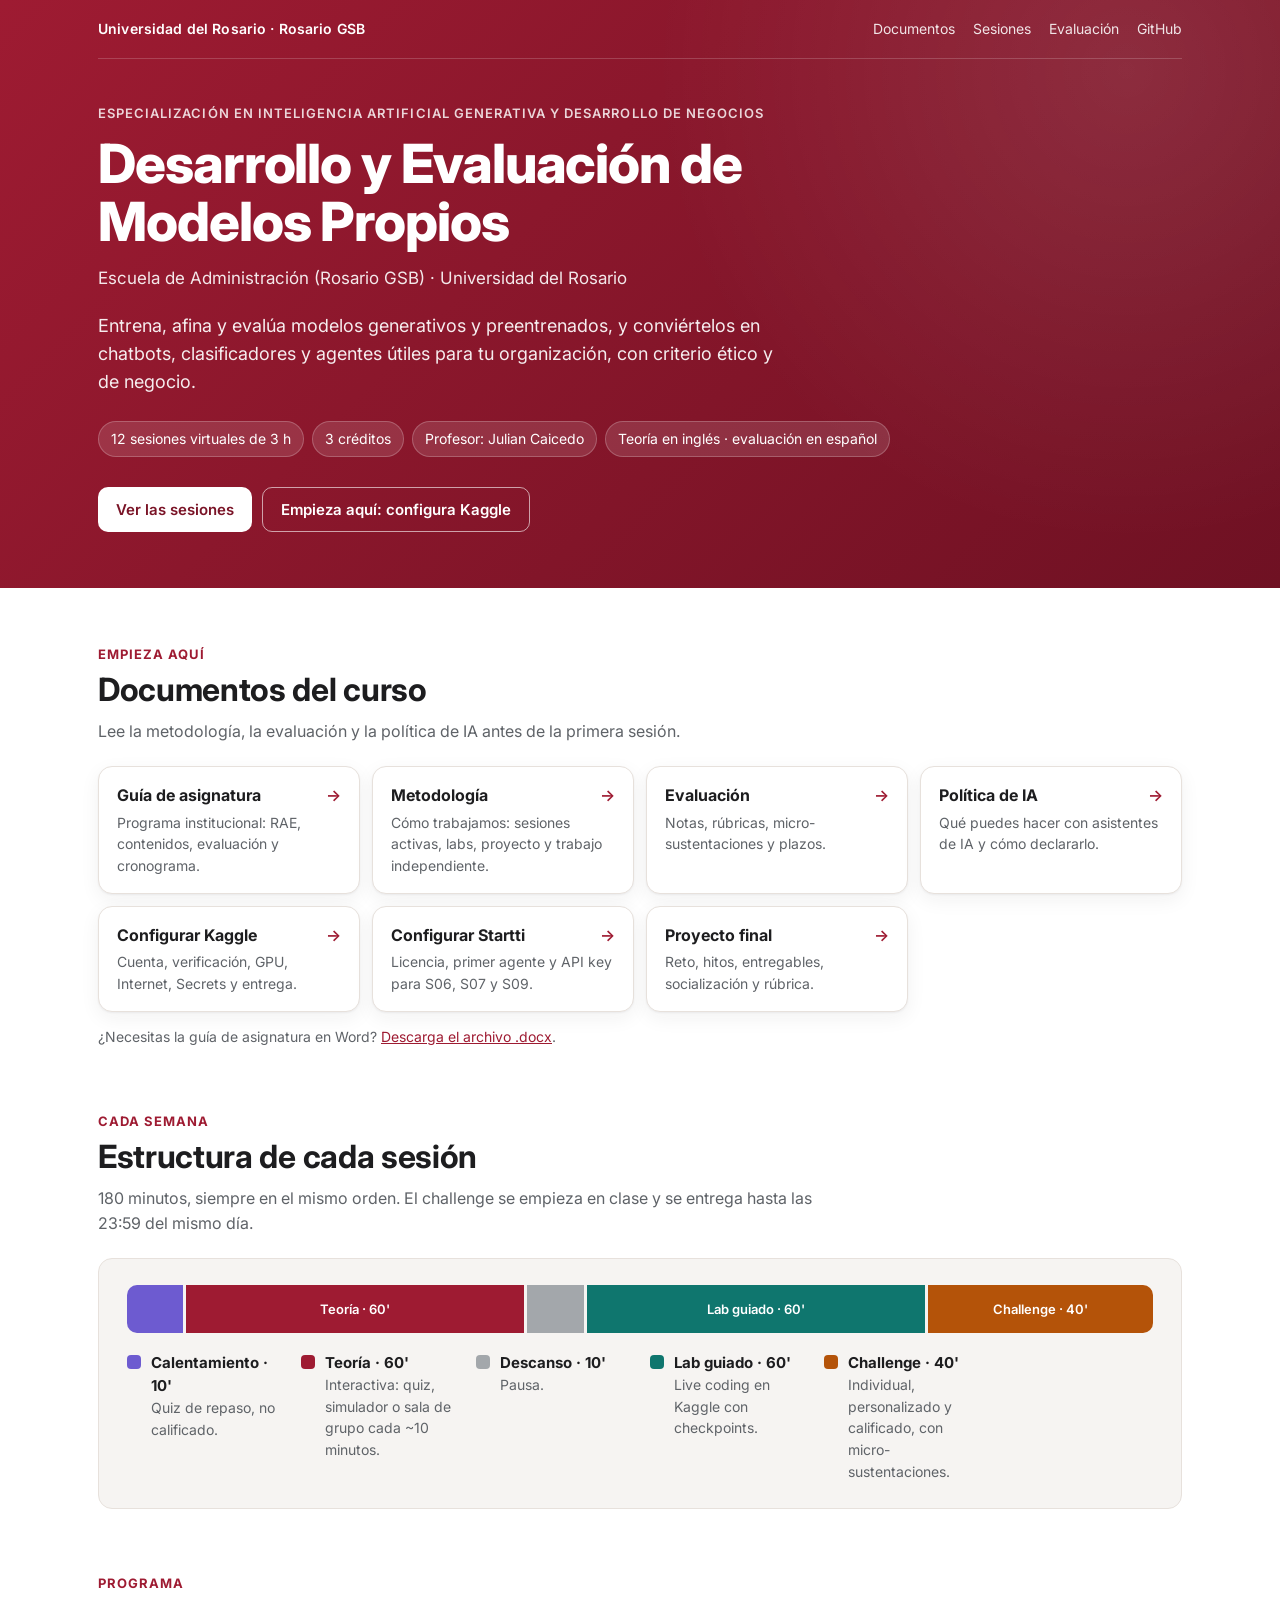
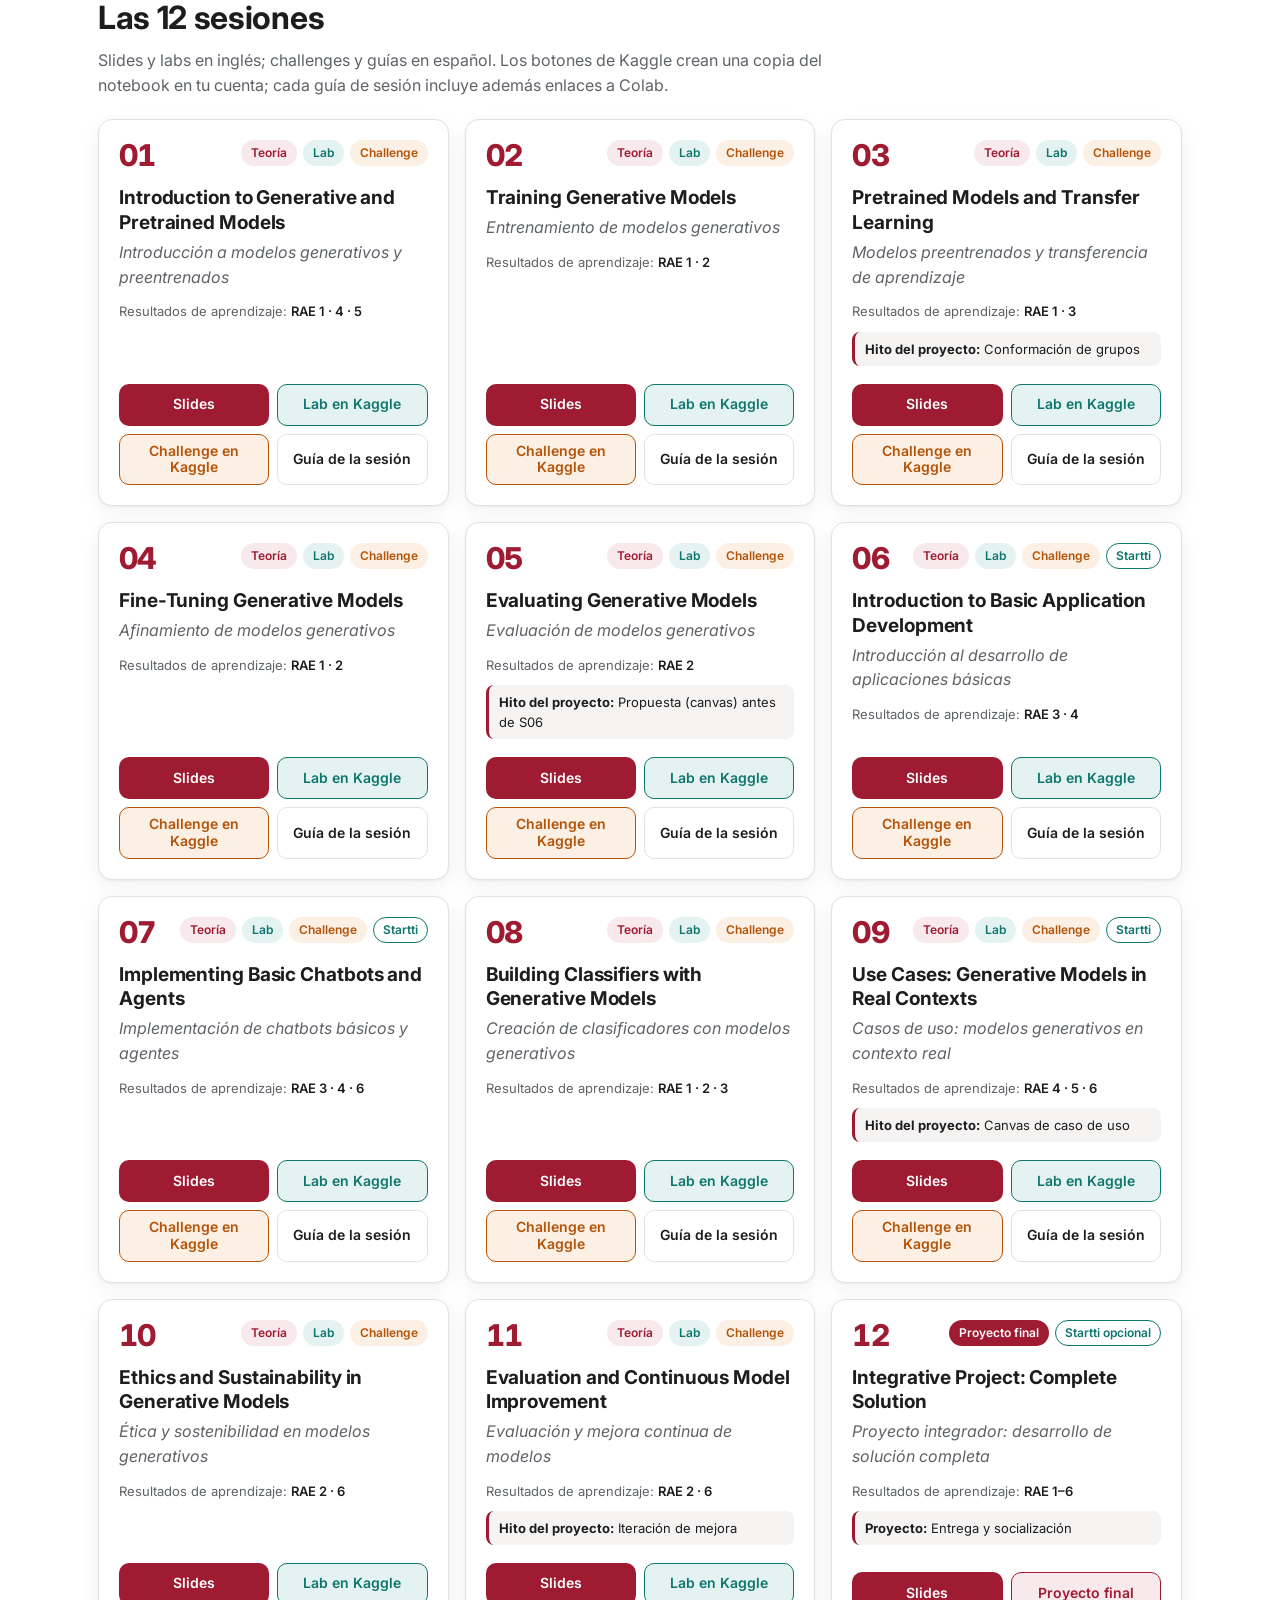
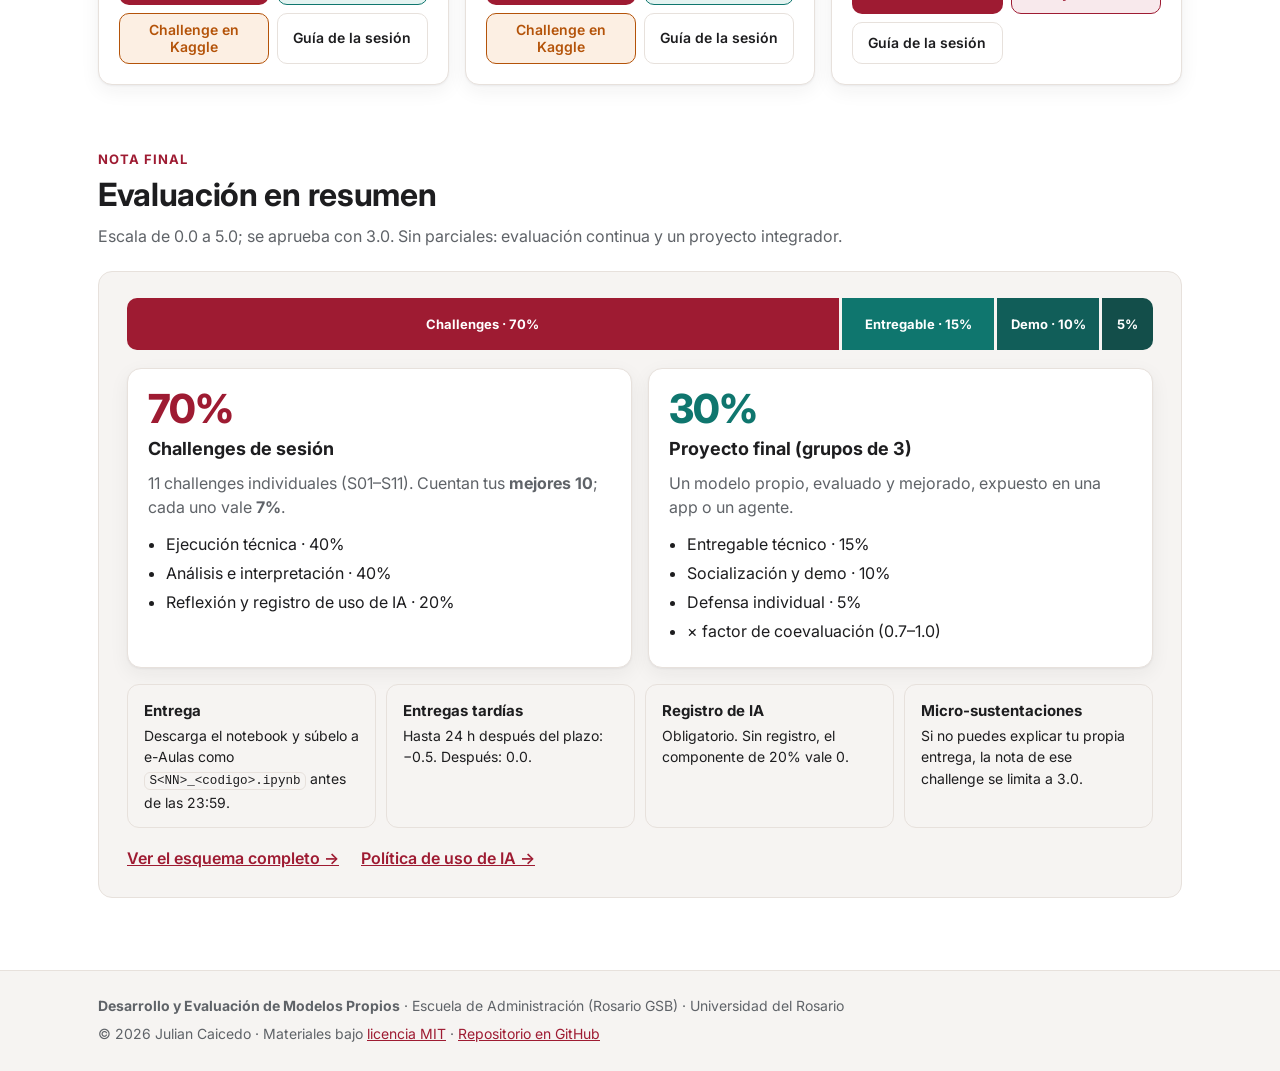
==== commit 14b791cc: "docs: consistency fixes across guide, assessment and project kit Co-Authored-By: Claude Opus 5.5 <no" ====
--- a/index.html
+++ b/index.html
@@ -86,6 +86,13 @@
     border-radius: 6px;
     overflow-wrap: anywhere;
   }
+  .skip-link {
+    position: absolute; left: 12px; top: -100px; z-index: 100;
+    padding: 10px 16px; border-radius: 10px; background: var(--bg); color: var(--ink);
+    font-weight: 600; text-decoration: none; box-shadow: var(--shadow);
+  }
+  .skip-link:focus { top: 12px; }
+  main:focus { outline: none; }
   .sr-only {
     position: absolute; width: 1px; height: 1px; padding: 0; margin: -1px;
     overflow: hidden; clip: rect(0, 0, 0, 0); white-space: nowrap; border: 0;
@@ -111,6 +118,9 @@
   .topbar nav { display: flex; flex-wrap: wrap; gap: 4px 18px; }
   .topbar nav a { color: #fff; text-decoration: none; opacity: .88; }
   .topbar nav a:hover { opacity: 1; text-decoration: underline; }
+  @media (max-width: 719px) {
+    .topbar nav a { display: inline-flex; align-items: center; min-height: 44px; }
+  }
   .hero-body { padding-top: 44px; max-width: 820px; }
   .eyebrow {
     margin: 0 0 12px; font-size: 13px; font-weight: 600; letter-spacing: .08em;
@@ -238,14 +248,14 @@
   .grade-bar { display: flex; height: 52px; border-radius: 10px; overflow: hidden; gap: 3px; }
   .grade-bar > div {
     display: flex; align-items: center; justify-content: center; color: #fff;
-    font-size: 14px; font-weight: 700; white-space: nowrap; overflow: hidden; min-width: 0;
+    font-size: 13px; font-weight: 700; white-space: nowrap; overflow: hidden; min-width: 0;
   }
   .g-challenges { background: var(--brand); }
   .g-tech { background: var(--accent); }
-  .g-demo { background: #14958b; }
-  .g-defense { background: #2bb3a6; }
+  .g-demo { background: #115e59; }
+  .g-defense { background: #134e4a; }
   .grade-bar .lbl-sm { display: none; }
-  @media (min-width: 760px) { .grade-bar .lbl-sm { display: inline; } }
+  @media (min-width: 960px) { .grade-bar .lbl-sm { display: inline; } }
   .eval-grid { display: grid; gap: 16px; margin-top: 18px; grid-template-columns: repeat(auto-fit, minmax(min(100%, 320px), 1fr)); }
   .eval-card {
     background: var(--card); border: 1px solid var(--line); border-radius: var(--radius);
@@ -269,9 +279,18 @@
   footer { margin-top: 64px; border-top: 1px solid var(--line); background: var(--surface); }
   footer .wrap { padding-top: 24px; padding-bottom: 28px; font-size: 14px; color: var(--muted); display: grid; gap: 6px; }
   footer p { margin: 0; }
+
+  /* ---------- Reduced motion ---------- */
+  @media (prefers-reduced-motion: reduce) {
+    html { scroll-behavior: auto; }
+    .quick a, .btn { transition: none; }
+    .quick a:hover { transform: none; }
+  }
 </style>
 </head>
 <body>
+
+<a class="skip-link" href="#contenido">Saltar al contenido</a>
 
 <header class="hero">
   <div class="wrap">
@@ -303,7 +322,7 @@
   </div>
 </header>
 
-<main>
+<main id="contenido" tabindex="-1">
   <section id="documentos" aria-labelledby="documentos-title">
     <div class="wrap">
       <div class="section-head">
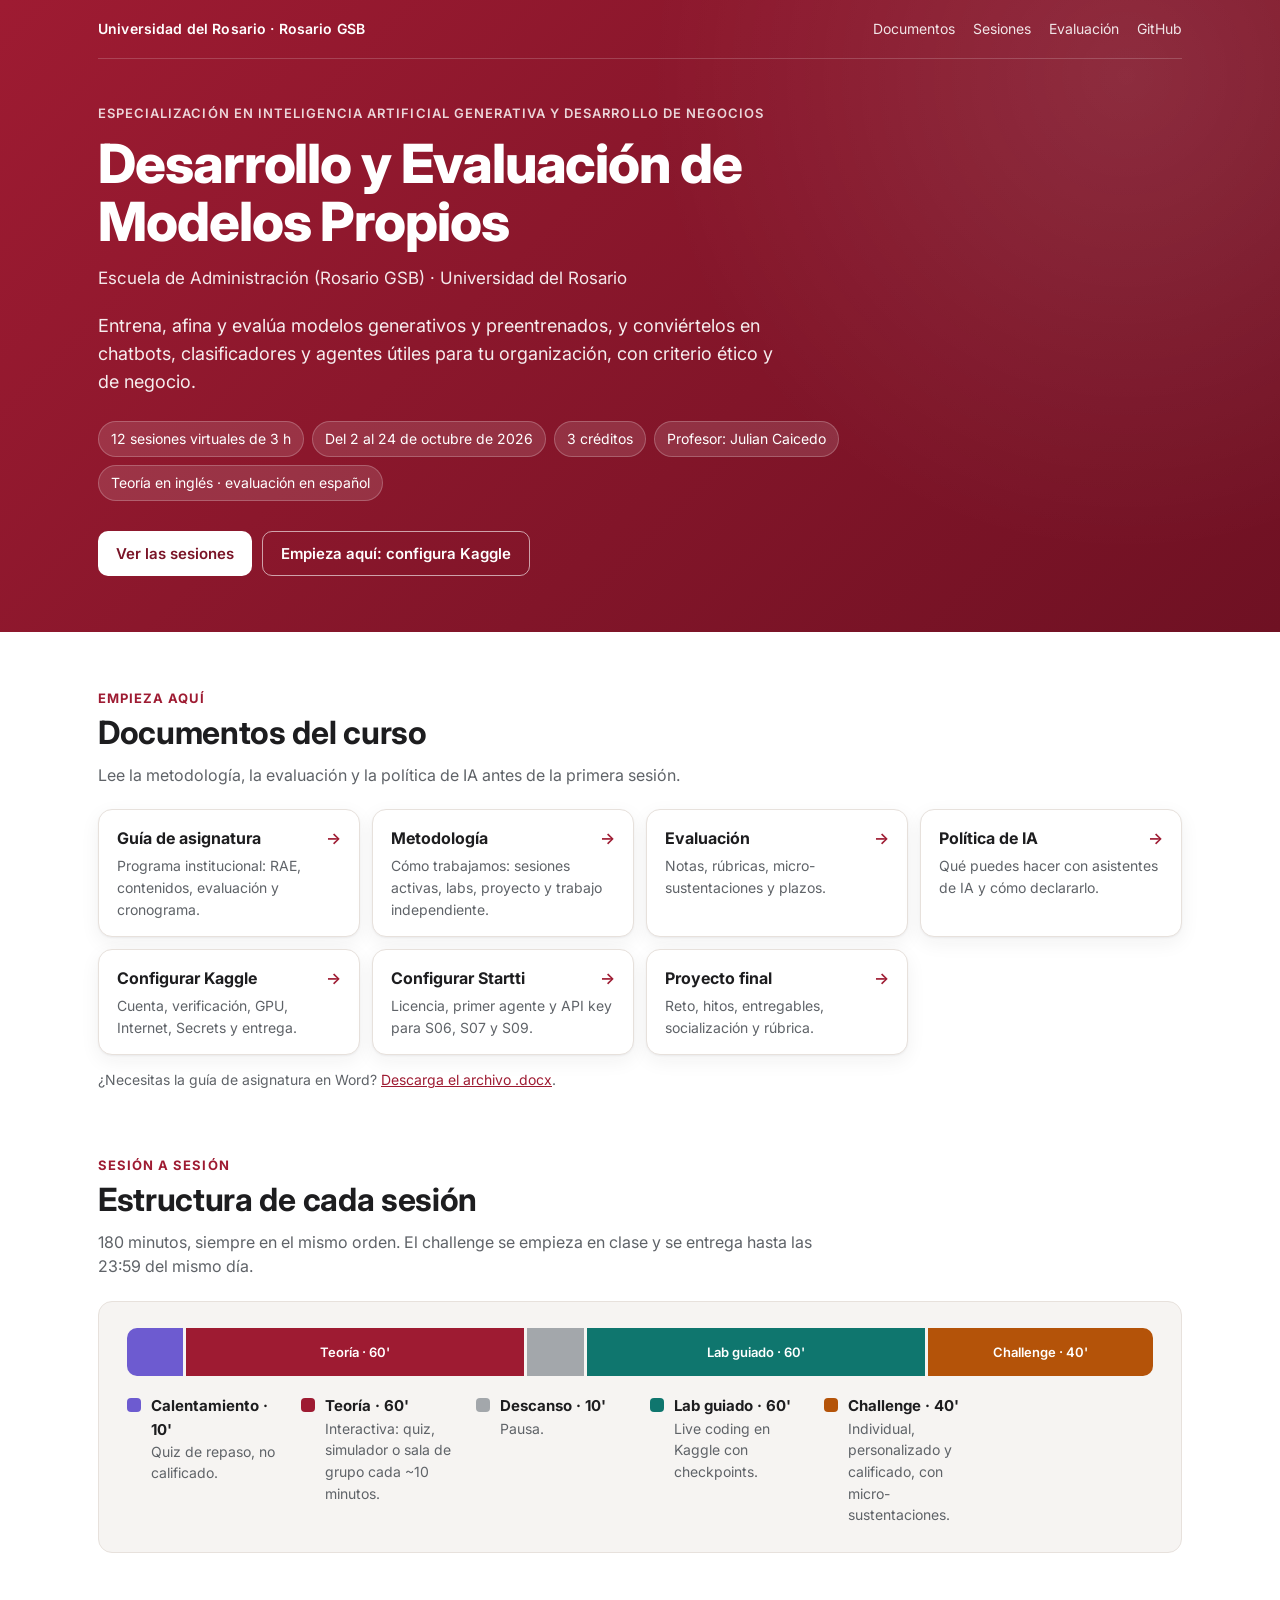
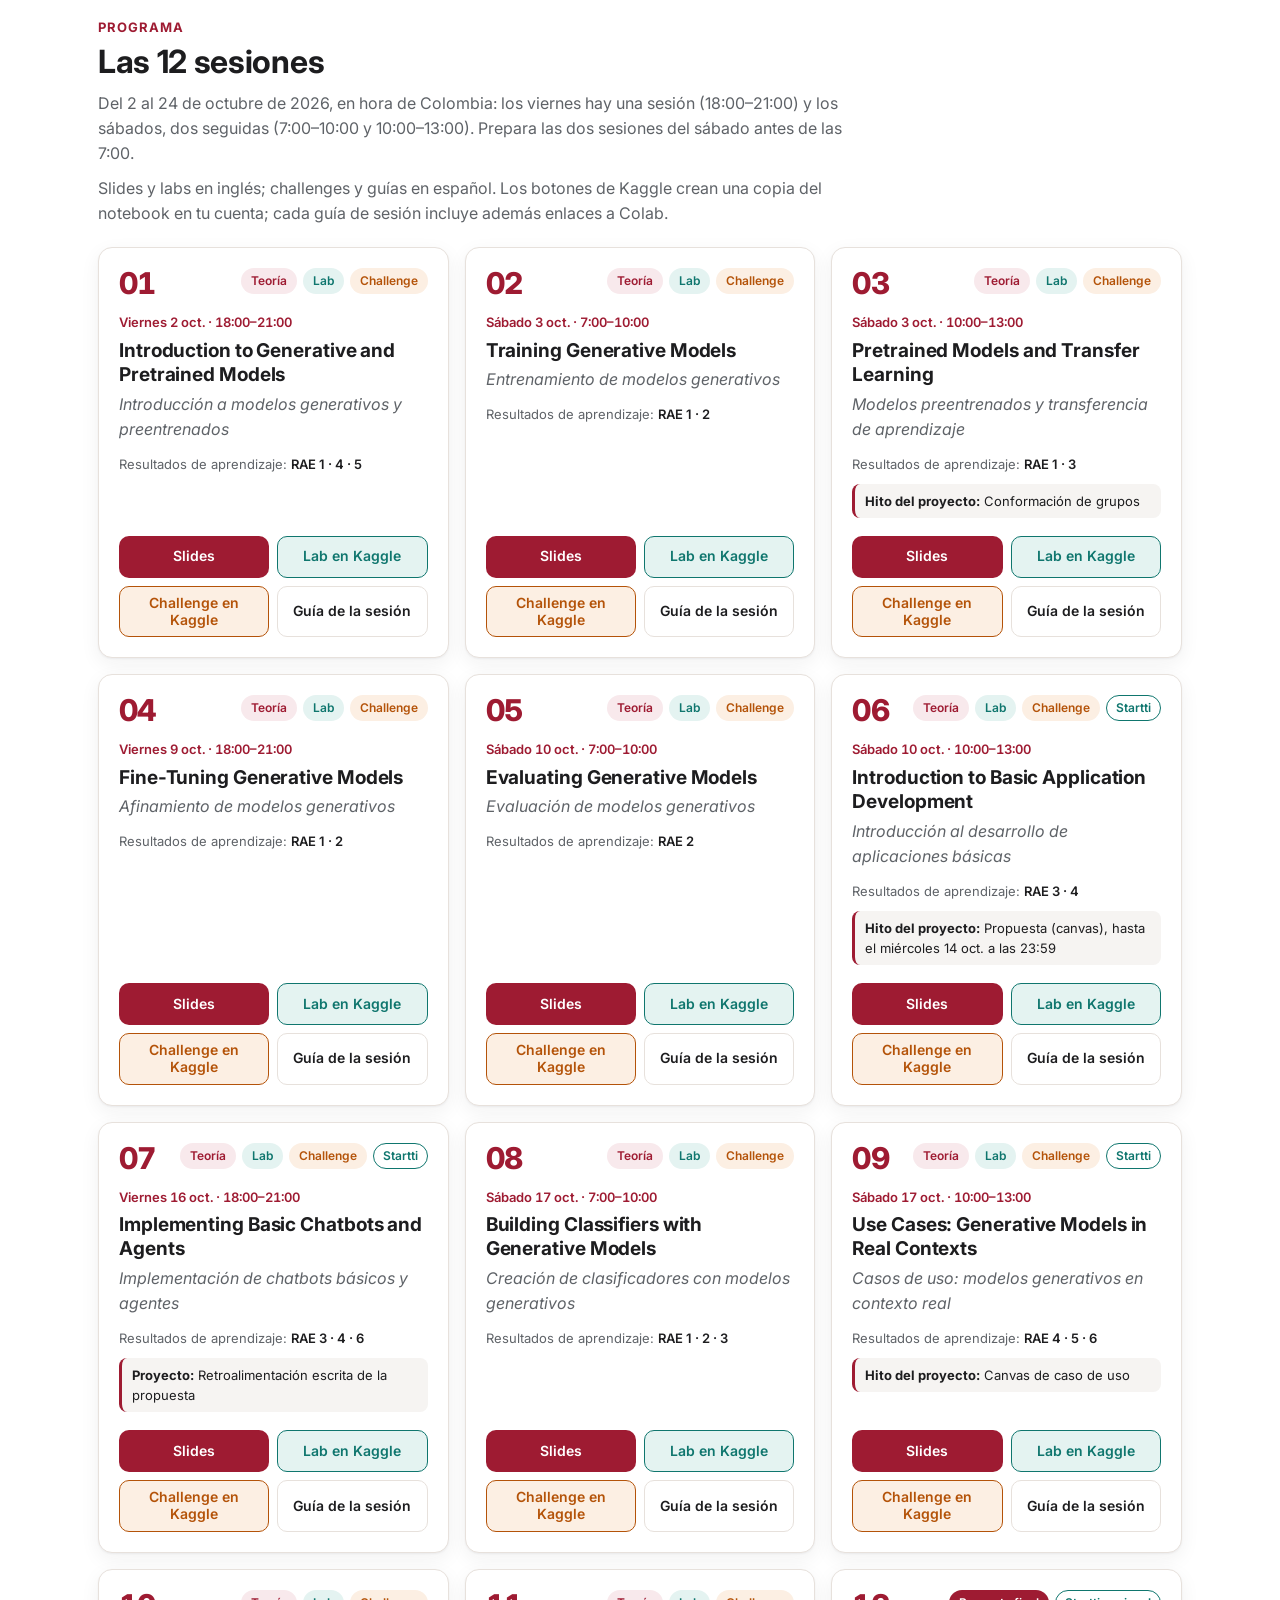
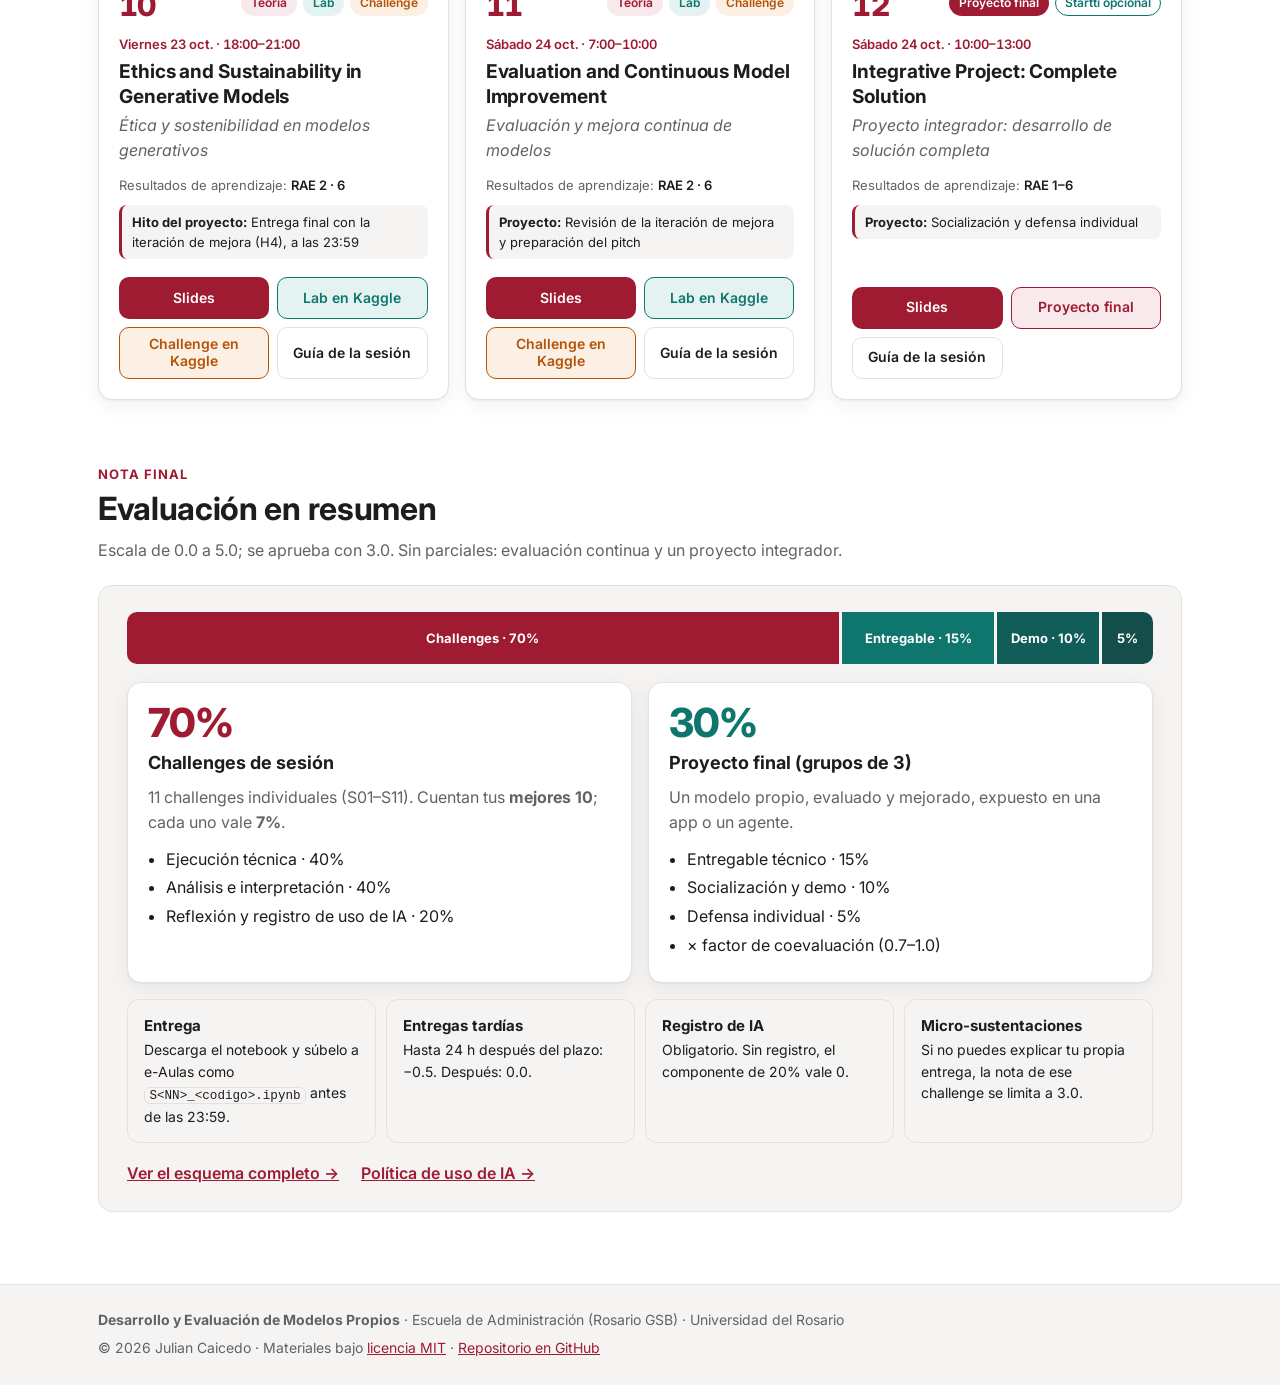
==== commit 101094b6: "docs: align course materials with October 2026 session calendar Update the course guide (docx + md) " ====
--- a/index.html
+++ b/index.html
@@ -221,6 +221,11 @@
   .chip-challenge { background: var(--accent-2-soft); color: var(--accent-2-ink); }
   .chip-startti { background: transparent; border-color: var(--accent-ink); color: var(--accent-ink); }
   .chip-project { background: var(--brand); color: #fff; }
+  .session-date {
+    margin: 14px 0 0; font-size: 13px; font-weight: 600; color: var(--brand-ink);
+    font-variant-numeric: tabular-nums;
+  }
+  .session .session-date + h3 { margin-top: 6px; }
   .session h3 { margin: 16px 0 0; font-size: 19px; line-height: 1.3; letter-spacing: -.005em; }
   .session-es { margin: 4px 0 0; color: var(--muted); font-style: italic; }
   .session-meta { margin: 12px 0 0; font-size: 13px; color: var(--muted); }
@@ -310,6 +315,7 @@
       <p class="lede">Entrena, afina y evalúa modelos generativos y preentrenados, y conviértelos en chatbots, clasificadores y agentes útiles para tu organización, con criterio ético y de negocio.</p>
       <ul class="facts" aria-label="Datos del curso">
         <li>12 sesiones virtuales de 3 h</li>
+        <li>Del 2 al 24 de octubre de 2026</li>
         <li>3 créditos</li>
         <li>Profesor: Julian Caicedo</li>
         <li>Teoría en inglés · evaluación en español</li>
@@ -346,7 +352,7 @@
   <section id="estructura" aria-labelledby="estructura-title">
     <div class="wrap">
       <div class="section-head">
-        <p class="kicker">Cada semana</p>
+        <p class="kicker">Sesión a sesión</p>
         <h2 id="estructura-title">Estructura de cada sesión</h2>
         <p>180 minutos, siempre en el mismo orden. El challenge se empieza en clase y se entrega hasta las 23:59 del mismo día.</p>
       </div>
@@ -374,6 +380,7 @@
       <div class="section-head">
         <p class="kicker">Programa</p>
         <h2 id="sesiones-title">Las 12 sesiones</h2>
+        <p>Del 2 al 24 de octubre de 2026, en hora de Colombia: los viernes hay una sesión (18:00–21:00) y los sábados, dos seguidas (7:00–10:00 y 10:00–13:00). Prepara las dos sesiones del sábado antes de las 7:00.</p>
         <p>Slides y labs en inglés; challenges y guías en español. Los botones de Kaggle crean una copia del notebook en tu cuenta; cada guía de sesión incluye además enlaces a Colab.</p>
       </div>
       <div class="sessions">
@@ -382,6 +389,7 @@
             <span class="session-num" aria-hidden="true">01</span>
             <div class="chips"><span class="chip chip-theory">Teoría</span><span class="chip chip-lab">Lab</span><span class="chip chip-challenge">Challenge</span></div>
           </div>
+          <p class="session-date"><time datetime="2026-10-02T18:00-05:00">Viernes 2 oct. · 18:00–21:00</time></p>
           <h3><span class="sr-only">Sesión 01: </span><span lang="en">Introduction to Generative and Pretrained Models</span></h3>
           <p class="session-es">Introducción a modelos generativos y preentrenados</p>
           <p class="session-meta">Resultados de aprendizaje: <b>RAE 1 · 4 · 5</b></p>
@@ -397,6 +405,7 @@
             <span class="session-num" aria-hidden="true">02</span>
             <div class="chips"><span class="chip chip-theory">Teoría</span><span class="chip chip-lab">Lab</span><span class="chip chip-challenge">Challenge</span></div>
           </div>
+          <p class="session-date"><time datetime="2026-10-03T07:00-05:00">Sábado 3 oct. · 7:00–10:00</time></p>
           <h3><span class="sr-only">Sesión 02: </span><span lang="en">Training Generative Models</span></h3>
           <p class="session-es">Entrenamiento de modelos generativos</p>
           <p class="session-meta">Resultados de aprendizaje: <b>RAE 1 · 2</b></p>
@@ -412,6 +421,7 @@
             <span class="session-num" aria-hidden="true">03</span>
             <div class="chips"><span class="chip chip-theory">Teoría</span><span class="chip chip-lab">Lab</span><span class="chip chip-challenge">Challenge</span></div>
           </div>
+          <p class="session-date"><time datetime="2026-10-03T10:00-05:00">Sábado 3 oct. · 10:00–13:00</time></p>
           <h3><span class="sr-only">Sesión 03: </span><span lang="en">Pretrained Models and Transfer Learning</span></h3>
           <p class="session-es">Modelos preentrenados y transferencia de aprendizaje</p>
           <p class="session-meta">Resultados de aprendizaje: <b>RAE 1 · 3</b></p>
@@ -428,6 +438,7 @@
             <span class="session-num" aria-hidden="true">04</span>
             <div class="chips"><span class="chip chip-theory">Teoría</span><span class="chip chip-lab">Lab</span><span class="chip chip-challenge">Challenge</span></div>
           </div>
+          <p class="session-date"><time datetime="2026-10-09T18:00-05:00">Viernes 9 oct. · 18:00–21:00</time></p>
           <h3><span class="sr-only">Sesión 04: </span><span lang="en">Fine-Tuning Generative Models</span></h3>
           <p class="session-es">Afinamiento de modelos generativos</p>
           <p class="session-meta">Resultados de aprendizaje: <b>RAE 1 · 2</b></p>
@@ -443,10 +454,10 @@
             <span class="session-num" aria-hidden="true">05</span>
             <div class="chips"><span class="chip chip-theory">Teoría</span><span class="chip chip-lab">Lab</span><span class="chip chip-challenge">Challenge</span></div>
           </div>
+          <p class="session-date"><time datetime="2026-10-10T07:00-05:00">Sábado 10 oct. · 7:00–10:00</time></p>
           <h3><span class="sr-only">Sesión 05: </span><span lang="en">Evaluating Generative Models</span></h3>
           <p class="session-es">Evaluación de modelos generativos</p>
           <p class="session-meta">Resultados de aprendizaje: <b>RAE 2</b></p>
-          <p class="milestone"><strong>Hito del proyecto:</strong> Propuesta (canvas) antes de S06</p>
           <div class="actions">
             <a class="btn btn-slides" href="sessions/05-evaluating-generative-models/slides.html">Slides</a>
             <a class="btn btn-lab" href="https://kaggle.com/kernels/welcome?src=https://github.com/juccaicedoac03/Desarrollo-Evaluacion-Modelos/blob/main/sessions/05-evaluating-generative-models/lab.ipynb" target="_blank" rel="noopener">Lab en Kaggle</a>
@@ -459,9 +470,11 @@
             <span class="session-num" aria-hidden="true">06</span>
             <div class="chips"><span class="chip chip-theory">Teoría</span><span class="chip chip-lab">Lab</span><span class="chip chip-challenge">Challenge</span><span class="chip chip-startti">Startti</span></div>
           </div>
+          <p class="session-date"><time datetime="2026-10-10T10:00-05:00">Sábado 10 oct. · 10:00–13:00</time></p>
           <h3><span class="sr-only">Sesión 06: </span><span lang="en">Introduction to Basic Application Development</span></h3>
           <p class="session-es">Introducción al desarrollo de aplicaciones básicas</p>
           <p class="session-meta">Resultados de aprendizaje: <b>RAE 3 · 4</b></p>
+          <p class="milestone"><strong>Hito del proyecto:</strong> Propuesta (canvas), hasta el miércoles 14 oct. a las 23:59</p>
           <div class="actions">
             <a class="btn btn-slides" href="sessions/06-basic-ai-applications/slides.html">Slides</a>
             <a class="btn btn-lab" href="https://kaggle.com/kernels/welcome?src=https://github.com/juccaicedoac03/Desarrollo-Evaluacion-Modelos/blob/main/sessions/06-basic-ai-applications/lab.ipynb" target="_blank" rel="noopener">Lab en Kaggle</a>
@@ -474,9 +487,11 @@
             <span class="session-num" aria-hidden="true">07</span>
             <div class="chips"><span class="chip chip-theory">Teoría</span><span class="chip chip-lab">Lab</span><span class="chip chip-challenge">Challenge</span><span class="chip chip-startti">Startti</span></div>
           </div>
+          <p class="session-date"><time datetime="2026-10-16T18:00-05:00">Viernes 16 oct. · 18:00–21:00</time></p>
           <h3><span class="sr-only">Sesión 07: </span><span lang="en">Implementing Basic Chatbots and Agents</span></h3>
           <p class="session-es">Implementación de chatbots básicos y agentes</p>
           <p class="session-meta">Resultados de aprendizaje: <b>RAE 3 · 4 · 6</b></p>
+          <p class="milestone"><strong>Proyecto:</strong> Retroalimentación escrita de la propuesta</p>
           <div class="actions">
             <a class="btn btn-slides" href="sessions/07-chatbots-and-agents/slides.html">Slides</a>
             <a class="btn btn-lab" href="https://kaggle.com/kernels/welcome?src=https://github.com/juccaicedoac03/Desarrollo-Evaluacion-Modelos/blob/main/sessions/07-chatbots-and-agents/lab.ipynb" target="_blank" rel="noopener">Lab en Kaggle</a>
@@ -489,6 +504,7 @@
             <span class="session-num" aria-hidden="true">08</span>
             <div class="chips"><span class="chip chip-theory">Teoría</span><span class="chip chip-lab">Lab</span><span class="chip chip-challenge">Challenge</span></div>
           </div>
+          <p class="session-date"><time datetime="2026-10-17T07:00-05:00">Sábado 17 oct. · 7:00–10:00</time></p>
           <h3><span class="sr-only">Sesión 08: </span><span lang="en">Building Classifiers with Generative Models</span></h3>
           <p class="session-es">Creación de clasificadores con modelos generativos</p>
           <p class="session-meta">Resultados de aprendizaje: <b>RAE 1 · 2 · 3</b></p>
@@ -504,6 +520,7 @@
             <span class="session-num" aria-hidden="true">09</span>
             <div class="chips"><span class="chip chip-theory">Teoría</span><span class="chip chip-lab">Lab</span><span class="chip chip-challenge">Challenge</span><span class="chip chip-startti">Startti</span></div>
           </div>
+          <p class="session-date"><time datetime="2026-10-17T10:00-05:00">Sábado 17 oct. · 10:00–13:00</time></p>
           <h3><span class="sr-only">Sesión 09: </span><span lang="en">Use Cases: Generative Models in Real Contexts</span></h3>
           <p class="session-es">Casos de uso: modelos generativos en contexto real</p>
           <p class="session-meta">Resultados de aprendizaje: <b>RAE 4 · 5 · 6</b></p>
@@ -520,9 +537,11 @@
             <span class="session-num" aria-hidden="true">10</span>
             <div class="chips"><span class="chip chip-theory">Teoría</span><span class="chip chip-lab">Lab</span><span class="chip chip-challenge">Challenge</span></div>
           </div>
+          <p class="session-date"><time datetime="2026-10-23T18:00-05:00">Viernes 23 oct. · 18:00–21:00</time></p>
           <h3><span class="sr-only">Sesión 10: </span><span lang="en">Ethics and Sustainability in Generative Models</span></h3>
           <p class="session-es">Ética y sostenibilidad en modelos generativos</p>
           <p class="session-meta">Resultados de aprendizaje: <b>RAE 2 · 6</b></p>
+          <p class="milestone"><strong>Hito del proyecto:</strong> Entrega final con la iteración de mejora (H4), a las 23:59</p>
           <div class="actions">
             <a class="btn btn-slides" href="sessions/10-ethics-and-sustainability/slides.html">Slides</a>
             <a class="btn btn-lab" href="https://kaggle.com/kernels/welcome?src=https://github.com/juccaicedoac03/Desarrollo-Evaluacion-Modelos/blob/main/sessions/10-ethics-and-sustainability/lab.ipynb" target="_blank" rel="noopener">Lab en Kaggle</a>
@@ -535,10 +554,11 @@
             <span class="session-num" aria-hidden="true">11</span>
             <div class="chips"><span class="chip chip-theory">Teoría</span><span class="chip chip-lab">Lab</span><span class="chip chip-challenge">Challenge</span></div>
           </div>
+          <p class="session-date"><time datetime="2026-10-24T07:00-05:00">Sábado 24 oct. · 7:00–10:00</time></p>
           <h3><span class="sr-only">Sesión 11: </span><span lang="en">Evaluation and Continuous Model Improvement</span></h3>
           <p class="session-es">Evaluación y mejora continua de modelos</p>
           <p class="session-meta">Resultados de aprendizaje: <b>RAE 2 · 6</b></p>
-          <p class="milestone"><strong>Hito del proyecto:</strong> Iteración de mejora</p>
+          <p class="milestone"><strong>Proyecto:</strong> Revisión de la iteración de mejora y preparación del pitch</p>
           <div class="actions">
             <a class="btn btn-slides" href="sessions/11-continuous-improvement/slides.html">Slides</a>
             <a class="btn btn-lab" href="https://kaggle.com/kernels/welcome?src=https://github.com/juccaicedoac03/Desarrollo-Evaluacion-Modelos/blob/main/sessions/11-continuous-improvement/lab.ipynb" target="_blank" rel="noopener">Lab en Kaggle</a>
@@ -551,10 +571,11 @@
             <span class="session-num" aria-hidden="true">12</span>
             <div class="chips"><span class="chip chip-project">Proyecto final</span><span class="chip chip-startti">Startti opcional</span></div>
           </div>
+          <p class="session-date"><time datetime="2026-10-24T10:00-05:00">Sábado 24 oct. · 10:00–13:00</time></p>
           <h3><span class="sr-only">Sesión 12: </span><span lang="en">Integrative Project: Complete Solution</span></h3>
           <p class="session-es">Proyecto integrador: desarrollo de solución completa</p>
           <p class="session-meta">Resultados de aprendizaje: <b>RAE 1–6</b></p>
-          <p class="milestone"><strong>Proyecto:</strong> Entrega y socialización</p>
+          <p class="milestone"><strong>Proyecto:</strong> Socialización y defensa individual</p>
           <div class="actions">
             <a class="btn btn-slides" href="sessions/12-integrative-project/slides.html">Slides</a>
             <a class="btn btn-project" href="https://github.com/juccaicedoac03/Desarrollo-Evaluacion-Modelos/blob/main/proyecto-final/README.md">Proyecto final</a>
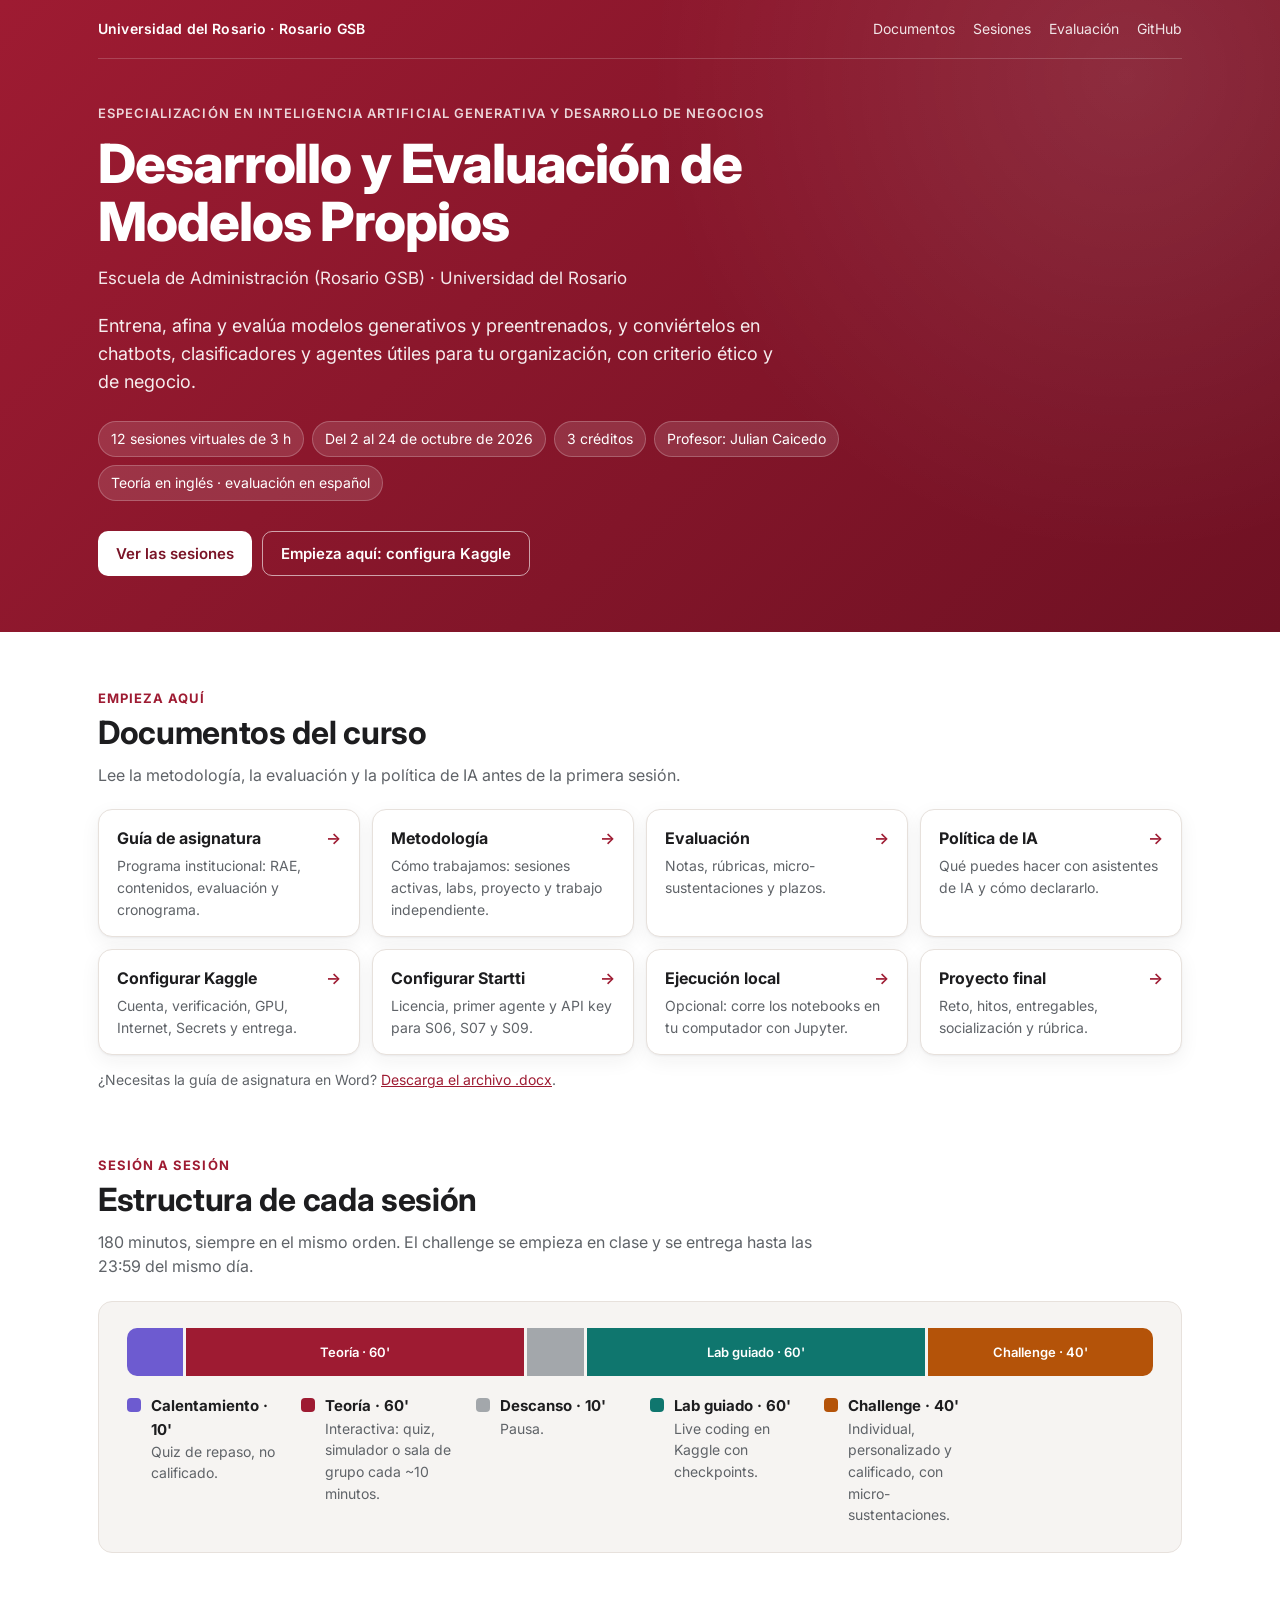
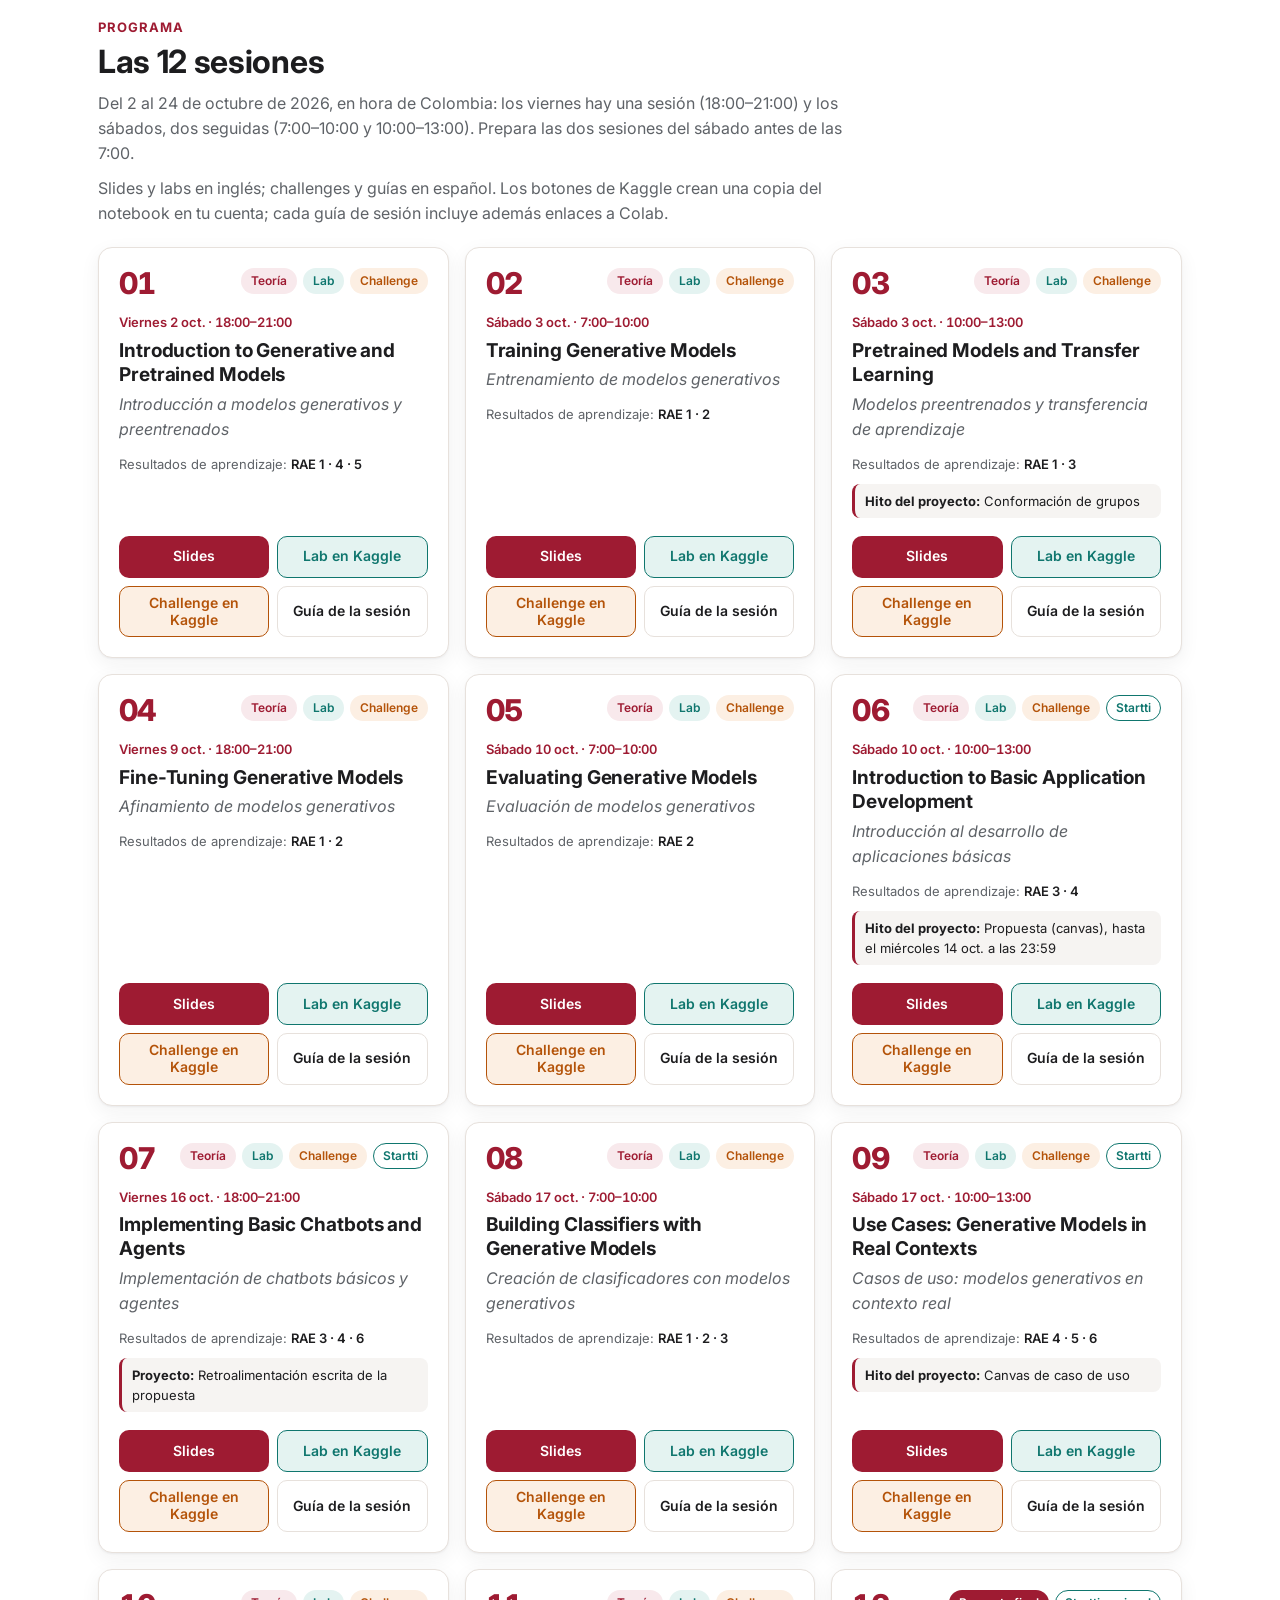
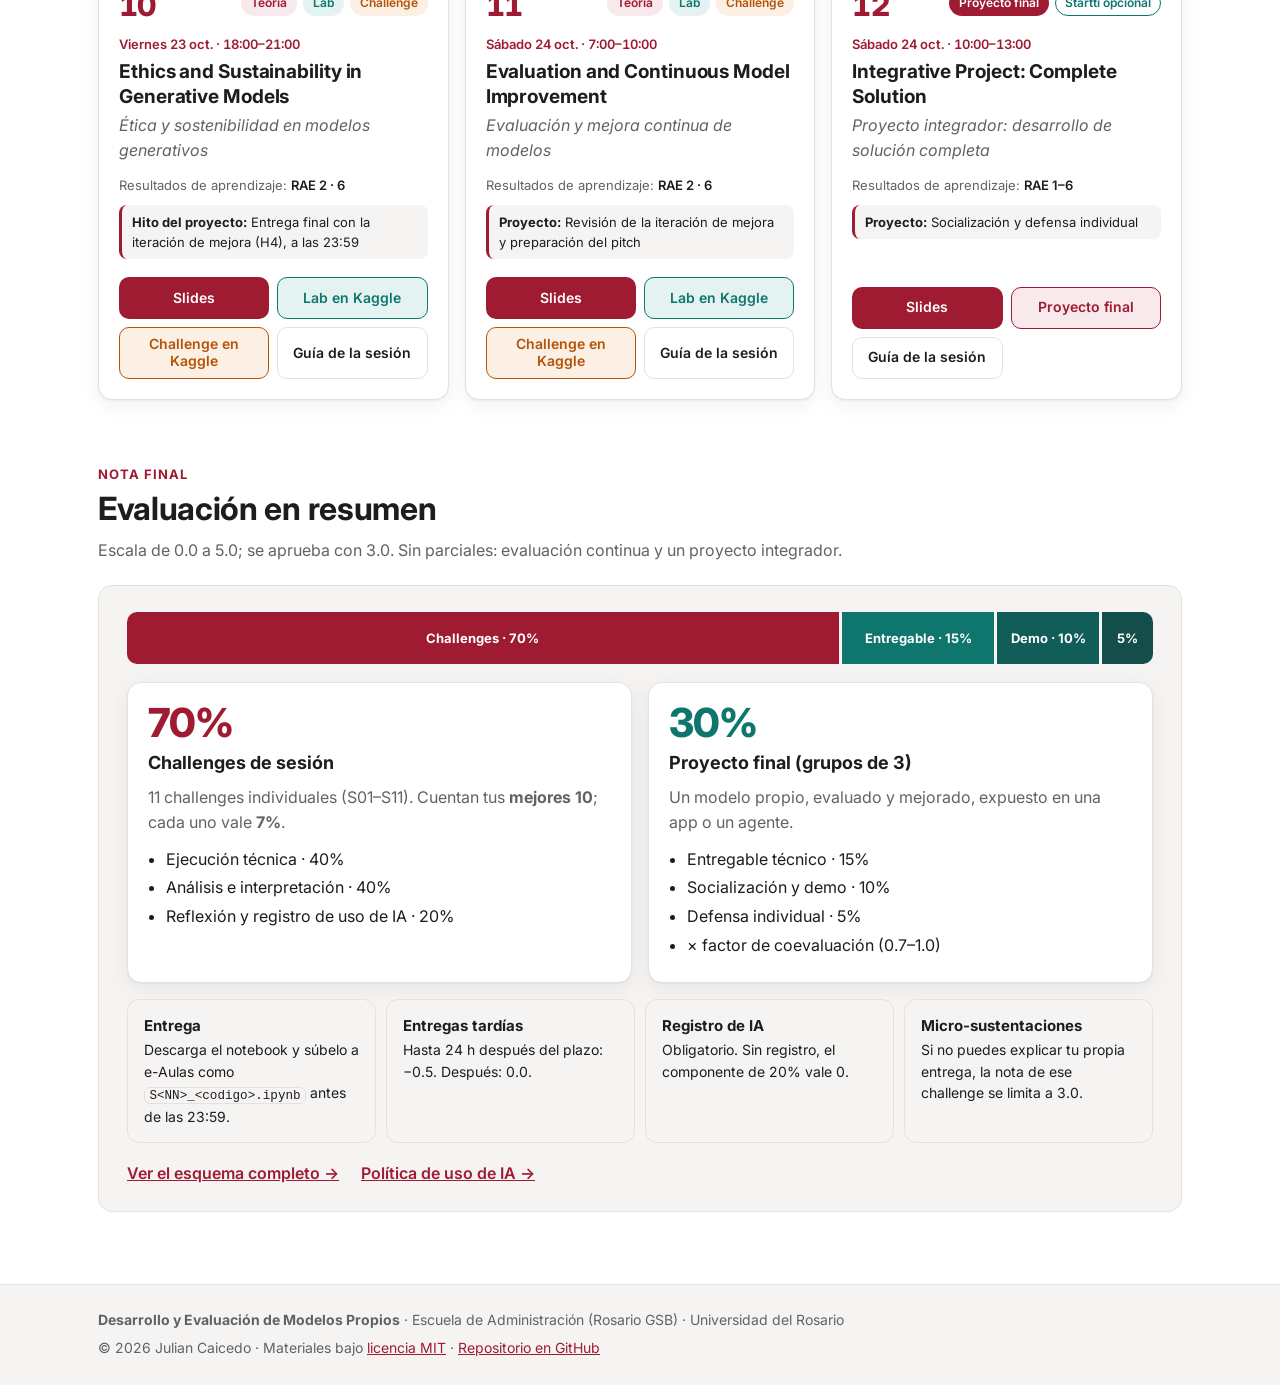
==== commit 2ff9c5d1: "feat: support running the notebooks on a student's own computer - Add requirements.txt (course runti" ====
--- a/index.html
+++ b/index.html
@@ -343,6 +343,7 @@
         <a href="https://github.com/juccaicedoac03/Desarrollo-Evaluacion-Modelos/blob/main/docs/politica-uso-ia.md"><strong>Política de IA</strong><span>Qué puedes hacer con asistentes de IA y cómo declararlo.</span></a>
         <a href="https://github.com/juccaicedoac03/Desarrollo-Evaluacion-Modelos/blob/main/docs/configuracion-kaggle.md"><strong>Configurar Kaggle</strong><span>Cuenta, verificación, GPU, Internet, Secrets y entrega.</span></a>
         <a href="https://github.com/juccaicedoac03/Desarrollo-Evaluacion-Modelos/blob/main/docs/configuracion-startti.md"><strong>Configurar Startti</strong><span>Licencia, primer agente y API key para S06, S07 y S09.</span></a>
+        <a href="https://github.com/juccaicedoac03/Desarrollo-Evaluacion-Modelos/blob/main/docs/ejecucion-local.md"><strong>Ejecución local</strong><span>Opcional: corre los notebooks en tu computador con Jupyter.</span></a>
         <a href="https://github.com/juccaicedoac03/Desarrollo-Evaluacion-Modelos/blob/main/proyecto-final/README.md"><strong>Proyecto final</strong><span>Reto, hitos, entregables, socialización y rúbrica.</span></a>
       </div>
       <p class="note">¿Necesitas la guía de asignatura en Word? <a href="guia-de-asignatura/guia-de-asignatura.docx">Descarga el archivo .docx</a>.</p>
